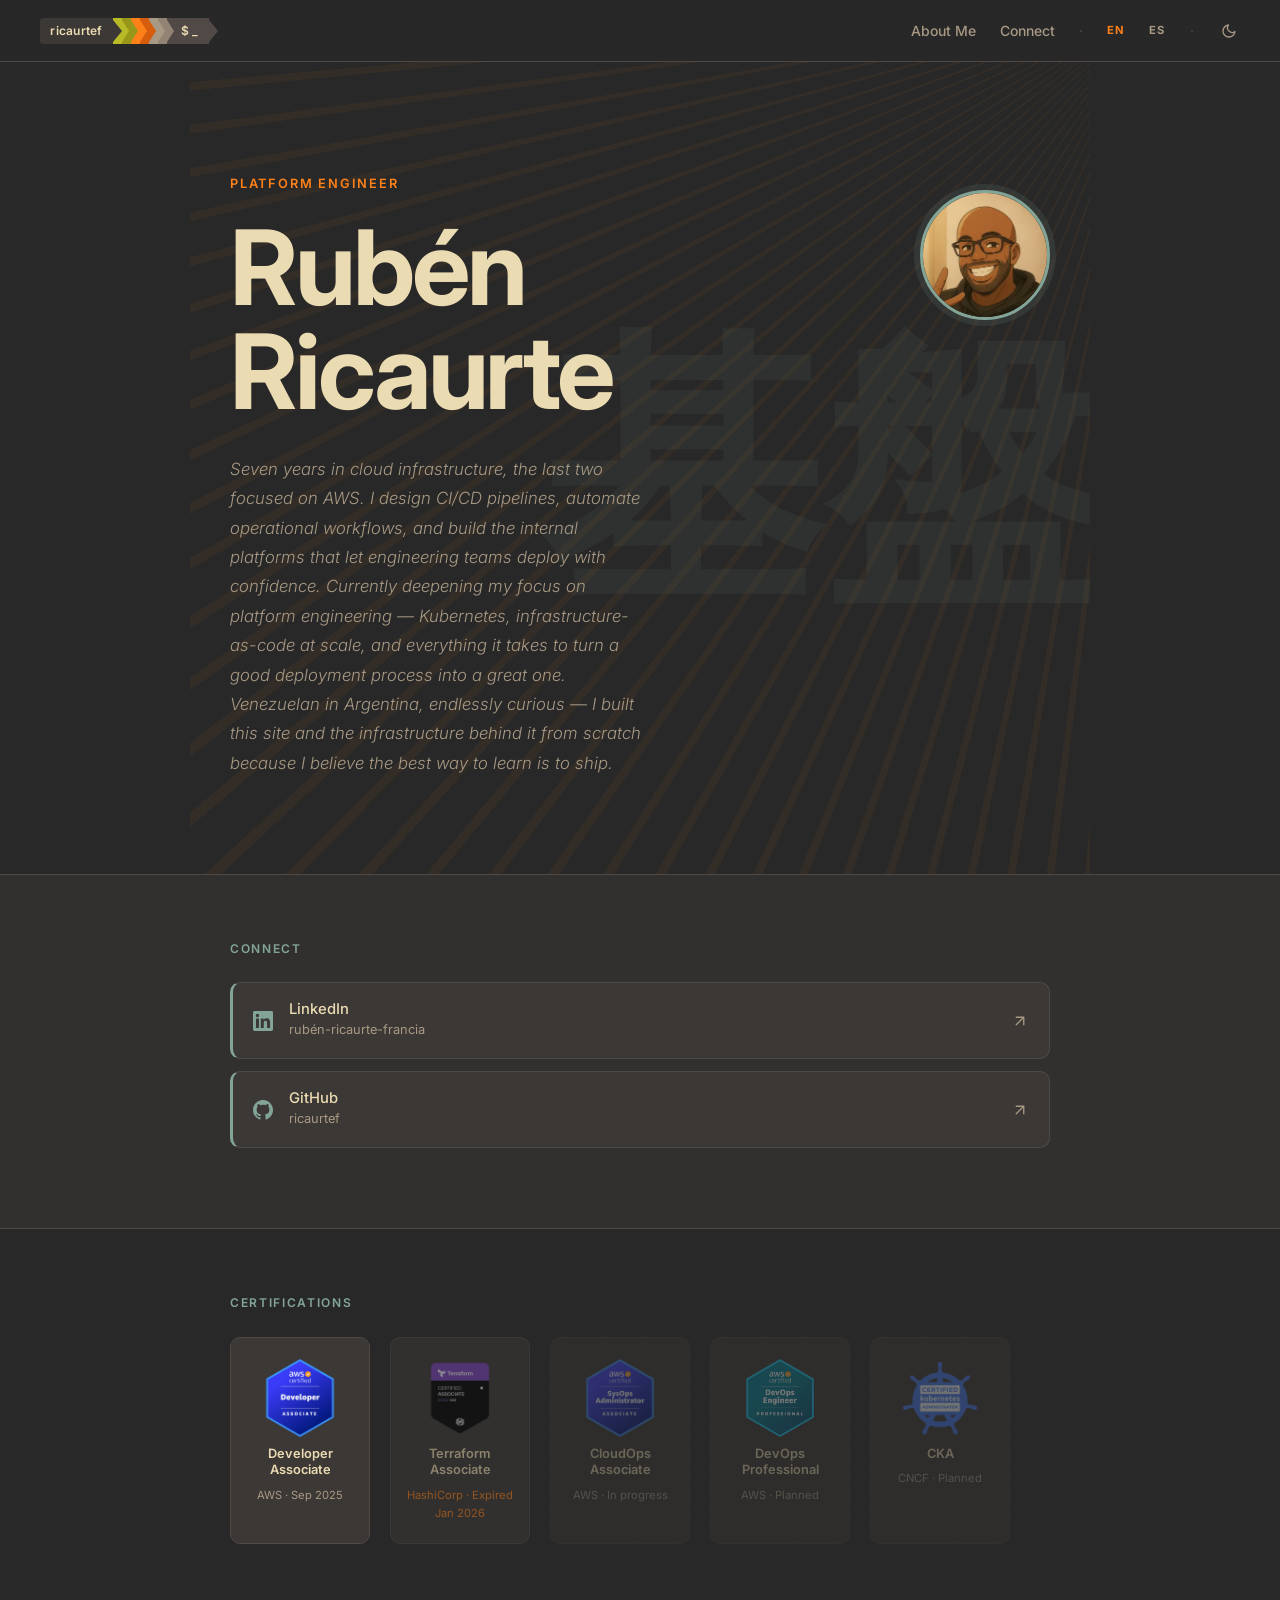
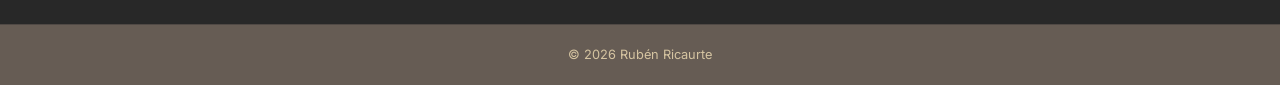
==== index.html @ ae4b7424 "feat: add Open Graph and Twitter Card meta tags Add social share preview meta tags to EN and ES page" ====
<!DOCTYPE html>
<html lang="en">
<head>
  <meta charset="UTF-8" />
  <meta name="viewport" content="width=device-width, initial-scale=1.0" />
  <title>Rubén Ricaurte — Platform Engineer</title>
  <meta name="description" content="Seven years in cloud infrastructure, the last two focused on AWS. I design CI/CD pipelines, automate operational workflows, and build internal platforms." />

  <!-- Open Graph -->
  <meta property="og:type" content="website" />
  <meta property="og:url" content="https://ricaurtef.com/" />
  <meta property="og:title" content="Rubén Ricaurte — Platform Engineer" />
  <meta property="og:description" content="Seven years in cloud infrastructure, the last two focused on AWS. I design CI/CD pipelines, automate operational workflows, and build internal platforms." />
  <meta property="og:image" content="https://ricaurtef.com/img/og.png" />

  <!-- Twitter Card -->
  <meta name="twitter:card" content="summary_large_image" />
  <meta name="twitter:title" content="Rubén Ricaurte — Platform Engineer" />
  <meta name="twitter:description" content="Seven years in cloud infrastructure, the last two focused on AWS. I design CI/CD pipelines, automate operational workflows, and build internal platforms." />
  <meta name="twitter:image" content="https://ricaurtef.com/img/og.png" />

  <link rel="icon" type="image/svg+xml" href="img/favicon.svg" />
  <link rel="preconnect" href="https://fonts.googleapis.com" />
  <link rel="preconnect" href="https://fonts.gstatic.com" crossorigin />
  <link href="https://fonts.googleapis.com/css2?family=Inter:ital,wght@0,300;0,400;0,500;0,600;0,700;1,300&display=swap" rel="stylesheet" />
  <link rel="stylesheet" href="style.css" />
  <script src="theme.js"></script>
</head>
<body>

  <header class="site-header">
    <a href="#" class="logo" aria-label="ricaurtef.com — back to top">
      <span class="logo-seg-1">ricaurtef</span>
      <span class="logo-pip pip-1"></span>
      <span class="logo-pip pip-2"></span>
      <span class="logo-pip pip-3"></span>
      <span class="logo-pip pip-4"></span>
      <span class="logo-pip pip-5"></span>
      <span class="logo-pip pip-6"></span>
      <span class="logo-seg-2">$&nbsp;<span class="logo-cursor">_</span></span>
    </a>
    <nav class="nav">
      <a class="nav-link" href="#about">About Me</a>
      <a class="nav-link" href="#connect">Connect</a>
      <span class="lang-sep" aria-hidden="true">·</span>
      <span class="lang-switch lang-active">EN</span>
      <a class="lang-switch" href="es/">ES</a>
      <span class="lang-sep" aria-hidden="true">·</span>
      <button class="theme-toggle" onclick="toggleTheme()" aria-label="Toggle theme">
        <svg class="icon-sun" viewBox="0 0 24 24" fill="none" stroke="currentColor" stroke-width="2" stroke-linecap="round" stroke-linejoin="round">
          <circle cx="12" cy="12" r="5"/><line x1="12" y1="1" x2="12" y2="3"/><line x1="12" y1="21" x2="12" y2="23"/><line x1="4.22" y1="4.22" x2="5.64" y2="5.64"/><line x1="18.36" y1="18.36" x2="19.78" y2="19.78"/><line x1="1" y1="12" x2="3" y2="12"/><line x1="21" y1="12" x2="23" y2="12"/><line x1="4.22" y1="19.78" x2="5.64" y2="18.36"/><line x1="18.36" y1="5.64" x2="19.78" y2="4.22"/>
        </svg>
        <svg class="icon-moon" viewBox="0 0 24 24" fill="none" stroke="currentColor" stroke-width="2" stroke-linecap="round" stroke-linejoin="round">
          <path d="M21 12.79A9 9 0 1 1 11.21 3 7 7 0 0 0 21 12.79z"/>
        </svg>
      </button>
    </nav>
  </header>

  <main>

    <!-- Hero -->
    <section class="hero" id="about">
      <p class="watermark" aria-hidden="true">基盤</p>
      <div class="hero-inner">
        <p class="eyebrow">Platform Engineer</p>
        <h1 class="hero-name">Rubén<br>Ricaurte</h1>
        <p class="hero-bio">
          Seven years in cloud infrastructure, the last two focused on AWS.
          I design CI/CD pipelines, automate operational workflows, and build
          the internal platforms that let engineering teams deploy with
          confidence. Currently deepening my focus on platform engineering —
          Kubernetes, infrastructure-as-code at scale, and everything it takes
          to turn a good deployment process into a great one.
        </p>
        <p class="hero-bio">
          Venezuelan in Argentina, endlessly curious — I built this site and
          the infrastructure behind it from scratch because I believe the best
          way to learn is to ship.
        </p>
      </div>
      <img class="hero-avatar" src="img/avatar.webp" alt="Rubén Ricaurte" />
    </section>

    <!-- Connect -->
    <section class="connect" id="connect">
      <div class="connect-inner">
        <h2 class="section-label">Connect</h2>
        <div class="link-row">

          <a
            class="link-card"
            href="https://linkedin.com/in/rubén-ricaurte-francia-0583b5127"
            target="_blank"
            rel="noopener noreferrer"
          >
            <svg class="link-icon" viewBox="0 0 24 24" aria-hidden="true">
              <path d="M20.447 20.452h-3.554v-5.569c0-1.328-.027-3.037-1.852-3.037-1.853 0-2.136 1.445-2.136 2.939v5.667H9.351V9h3.414v1.561h.046c.477-.9 1.637-1.85 3.37-1.85 3.601 0 4.267 2.37 4.267 5.455v6.286zM5.337 7.433a2.062 2.062 0 0 1-2.063-2.065 2.064 2.064 0 1 1 2.063 2.065zm1.782 13.019H3.555V9h3.564v11.452zM22.225 0H1.771C.792 0 0 .774 0 1.729v20.542C0 23.227.792 24 1.771 24h20.451C23.2 24 24 23.227 24 22.271V1.729C24 .774 23.2 0 22.222 0h.003z"/>
            </svg>
            <div>
              <p class="link-title">LinkedIn</p>
              <p class="link-sub">rubén-ricaurte-francia</p>
            </div>
            <svg class="arrow" viewBox="0 0 24 24" aria-hidden="true">
              <path d="M7 17L17 7M17 7H7M17 7v10" stroke="currentColor" stroke-width="1.75" stroke-linecap="round" stroke-linejoin="round" fill="none"/>
            </svg>
          </a>

          <a
            class="link-card"
            href="https://github.com/ricaurtef"
            target="_blank"
            rel="noopener noreferrer"
          >
            <svg class="link-icon" viewBox="0 0 24 24" aria-hidden="true">
              <path d="M12 0C5.374 0 0 5.373 0 12c0 5.302 3.438 9.8 8.207 11.387.599.111.793-.261.793-.577v-2.234c-3.338.726-4.033-1.416-4.033-1.416-.546-1.387-1.333-1.756-1.333-1.756-1.089-.745.083-.729.083-.729 1.205.084 1.839 1.237 1.839 1.237 1.07 1.834 2.807 1.304 3.492.997.107-.775.418-1.305.762-1.604-2.665-.305-5.467-1.334-5.467-5.931 0-1.311.469-2.381 1.236-3.221-.124-.303-.535-1.524.117-3.176 0 0 1.008-.322 3.301 1.23A11.509 11.509 0 0 1 12 5.803c1.02.005 2.047.138 3.006.404 2.291-1.552 3.297-1.23 3.297-1.23.653 1.653.242 2.874.118 3.176.77.84 1.235 1.911 1.235 3.221 0 4.609-2.807 5.624-5.479 5.921.43.372.823 1.102.823 2.222v3.293c0 .319.192.694.801.576C20.566 21.797 24 17.3 24 12c0-6.627-5.373-12-12-12z"/>
            </svg>
            <div>
              <p class="link-title">GitHub</p>
              <p class="link-sub">ricaurtef</p>
            </div>
            <svg class="arrow" viewBox="0 0 24 24" aria-hidden="true">
              <path d="M7 17L17 7M17 7H7M17 7v10" stroke="currentColor" stroke-width="1.75" stroke-linecap="round" stroke-linejoin="round" fill="none"/>
            </svg>
          </a>

        </div>
      </div>
    </section>

    <!-- Certifications -->
    <section class="certs">
      <div class="certs-inner">
        <h2 class="section-label">Certifications</h2>
        <div class="cert-grid">

          <a class="cert-card" href="https://www.credly.com/badges/abbc6a1b-775e-4097-94bd-52cd3ce60ea1/public_url" target="_blank" rel="noopener noreferrer">
            <img class="cert-badge" src="img/certs/aws-developer-associate.png" alt="AWS Certified Developer - Associate" />
            <p class="cert-name">Developer Associate</p>
            <p class="cert-meta">AWS · Sep 2025</p>
          </a>

          <a class="cert-card cert-expired" href="https://www.credly.com/badges/f9fcb62a-25ec-466d-aac7-0596a54402bb/public_url" target="_blank" rel="noopener noreferrer">
            <img class="cert-badge" src="img/certs/terraform-associate.png" alt="HashiCorp Certified: Terraform Associate (003)" />
            <p class="cert-name">Terraform Associate</p>
            <p class="cert-meta">HashiCorp · Expired Jan 2026</p>
          </a>

          <div class="cert-card cert-soon">
            <img class="cert-badge" src="img/certs/aws-cloudops-associate.png" alt="AWS Certified Cloud Operations Engineer - Associate" />
            <p class="cert-name">CloudOps Associate</p>
            <p class="cert-meta">AWS · In progress</p>
          </div>

          <div class="cert-card cert-soon">
            <img class="cert-badge" src="img/certs/aws-devops-professional.png" alt="AWS Certified DevOps Engineer - Professional" />
            <p class="cert-name">DevOps Professional</p>
            <p class="cert-meta">AWS · Planned</p>
          </div>

          <div class="cert-card cert-soon">
            <img class="cert-badge" src="img/certs/cka.png" alt="CKA: Certified Kubernetes Administrator" />
            <p class="cert-name">CKA</p>
            <p class="cert-meta">CNCF · Planned</p>
          </div>

        </div>
      </div>
    </section>

  </main>

  <footer class="site-footer">
    <span>&copy; 2026 Rubén Ricaurte</span>
  </footer>

</body>
</html>
---- style.css ----
*, *::before, *::after {
  box-sizing: border-box;
  margin: 0;
  padding: 0;
}

/* ── Theme Variables ────────────────────────── */

:root {
  /* Default: Gruvbox Dark */
  --bg:           #282828;
  --surface:      #3c3836;
  --border:       #504945;
  --text:         #ebdbb2;
  --muted:        #a89984;
  --teal:         #83a598;
  --orange:       #fe8019;
  --connect-bg:   #32302f;
  --connect-bdr:  #504945;
  --header-bg:    rgba(40, 40, 40, 0.9);
  --speed-line:   rgba(254, 128, 25, 0.05);
  --watermark:    rgba(131, 165, 152, 0.07);
  --avatar-shadow: rgba(131, 165, 152, 0.12);
  --card-glow-1:  rgba(254, 128, 25, 0.22);
  --card-glow-2:  rgba(254, 128, 25, 0.14);
  --footer-bg:    #665c54;
  --footer-text:  #d5c4a1;
}

[data-theme="light"] {
  --bg:           #fbf1c7;
  --surface:      #f9f5d7;
  --border:       #d5c4a1;
  --text:         #3c3836;
  --muted:        #7c6f64;
  --teal:         #458588;
  --orange:       #d65d0e;
  --connect-bg:   #ebdbb2;
  --connect-bdr:  #d5c4a1;
  --header-bg:    rgba(251, 241, 199, 0.88);
  --speed-line:   rgba(69, 133, 136, 0.055);
  --watermark:    rgba(214, 93, 14, 0.07);
  --avatar-shadow: rgba(69, 133, 136, 0.12);
  --card-glow-1:  rgba(214, 93, 14, 0.2);
  --card-glow-2:  rgba(214, 93, 14, 0.12);
  --footer-bg:    #ebdbb2;
  --footer-text:  #7c6f64;
}

html { scroll-behavior: smooth; }

body {
  font-family: 'Inter', system-ui, sans-serif;
  background-color: var(--bg);
  color: var(--text);
  line-height: 1.6;
  min-height: 100vh;
  display: flex;
  flex-direction: column;
}

/* ── Animations ──────────────────────────────── */

@keyframes fade-up {
  from { opacity: 0; transform: translateY(22px); }
  to   { opacity: 1; transform: translateY(0);    }
}

.eyebrow     { animation: fade-up 0.5s  ease both; animation-delay: 0.05s; }
.hero-name   { animation: fade-up 0.55s ease both; animation-delay: 0.15s; }
.hero-bio    { animation: fade-up 0.55s ease both; animation-delay: 0.28s; }
.hero-avatar { animation: fade-up 0.55s ease both; animation-delay: 0.35s; }

/* ── Header ─────────────────────────────────── */

.site-header {
  position: sticky;
  top: 0;
  z-index: 10;
  display: flex;
  align-items: center;
  justify-content: space-between;
  padding: 1.1rem 2.5rem;
  background: var(--header-bg);
  backdrop-filter: blur(12px);
  -webkit-backdrop-filter: blur(12px);
  border-bottom: 1px solid var(--border);
}

.logo {
  display: flex;
  align-items: stretch;
  text-decoration: none;
  transition: opacity 0.15s;
  flex-shrink: 0;
}

.logo:hover { opacity: 0.8; }

/* Stacking: earlier segments sit on top so their arrows cover the next pip */
.logo > :nth-child(1) { z-index: 10; }
.logo > :nth-child(2) { z-index:  9; }
.logo > :nth-child(3) { z-index:  8; }
.logo > :nth-child(4) { z-index:  7; }
.logo > :nth-child(5) { z-index:  6; }
.logo > :nth-child(6) { z-index:  5; }
.logo > :nth-child(7) { z-index:  4; }
.logo > :nth-child(8) { z-index:  3; }

.logo-seg-1,
.logo-seg-2 {
  display: flex;
  align-items: center;
  font-size: 0.75rem;
  font-weight: 600;
  letter-spacing: 0.02em;
  white-space: nowrap;
  position: relative;
}

.logo-seg-1 {
  background: #3c3836;
  color: #ebdbb2;
  padding: 0.22rem 0.65rem;
  border-radius: 3px 0 0 3px;
}

.logo-seg-1::after {
  content: '';
  position: absolute;
  right: -9px;
  top: 50%;
  transform: translateY(-50%);
  width: 0; height: 0;
  border-top: 11px solid transparent;
  border-bottom: 11px solid transparent;
  border-left: 9px solid #3c3836;
}

/* Powerline rainbow pips */
.logo-pip {
  width: 9px;
  position: relative;
}

.logo-pip::after {
  content: '';
  position: absolute;
  right: -7px;
  top: 50%;
  transform: translateY(-50%);
  width: 0; height: 0;
  border-top: 11px solid transparent;
  border-bottom: 11px solid transparent;
  border-left-width: 7px;
  border-left-style: solid;
}

.pip-1 { background: #b8bb26; } .pip-1::after { border-left-color: #b8bb26; }
.pip-2 { background: #98971a; } .pip-2::after { border-left-color: #98971a; }
.pip-3 { background: #fe8019; } .pip-3::after { border-left-color: #fe8019; }
.pip-4 { background: #d65d0e; } .pip-4::after { border-left-color: #d65d0e; }
.pip-5 { background: #a89984; } .pip-5::after { border-left-color: #a89984; }
.pip-6 { background: #928374; } .pip-6::after { border-left-color: #928374; }

.logo-seg-2 {
  background: #504945;
  color: #ebdbb2;
  padding: 0.22rem 0.65rem 0.22rem 0.85rem;
}

.logo-seg-2::after {
  content: '';
  position: absolute;
  right: -9px;
  top: 50%;
  transform: translateY(-50%);
  width: 0; height: 0;
  border-top: 11px solid transparent;
  border-bottom: 11px solid transparent;
  border-left: 9px solid #504945;
}

@keyframes blink {
  0%, 100% { opacity: 1; }
  50%       { opacity: 0; }
}

.logo-cursor { animation: blink 1.2s step-end infinite; }

.nav {
  display: flex;
  align-items: center;
  gap: 1.5rem;
}

.nav-link {
  font-size: 0.875rem;
  font-weight: 500;
  color: var(--muted);
  text-decoration: none;
  transition: color 0.15s;
}

.nav-link:hover { color: var(--teal); }

.lang-sep {
  color: var(--border);
  user-select: none;
  font-size: 0.875rem;
}

.lang-switch {
  font-size: 0.7rem;
  font-weight: 700;
  letter-spacing: 0.1em;
  text-transform: uppercase;
  text-decoration: none;
  color: var(--muted);
  transition: color 0.15s;
}

a.lang-switch:hover { color: var(--text); }

.lang-switch.lang-active {
  color: var(--orange);
  cursor: default;
}

/* ── Theme Toggle ────────────────────────────── */

.theme-toggle {
  background: none;
  border: none;
  cursor: pointer;
  padding: 0.2rem;
  color: var(--muted);
  transition: color 0.15s;
  display: flex;
  align-items: center;
}

.theme-toggle:hover { color: var(--orange); }

.theme-toggle svg {
  width: 16px;
  height: 16px;
}

/* Show moon in dark mode, sun in light mode */
.icon-sun  { display: none; }
.icon-moon { display: block; }

[data-theme="light"] .icon-sun  { display: block; }
[data-theme="light"] .icon-moon { display: none; }

/* ── Hero ────────────────────────────────────── */

.hero {
  position: relative;
  overflow: hidden;
  display: flex;
  align-items: flex-start;
  justify-content: space-between;
  gap: 2rem;
  max-width: 900px;
  margin: 0 auto;
  padding: 7rem 2.5rem 6rem;
  width: 100%;
}

.hero::before {
  content: '';
  position: absolute;
  inset: 0;
  background: repeating-conic-gradient(
    from 0deg at 108% -8%,
    transparent 0deg 2deg,
    var(--speed-line) 2deg 2.5deg
  );
  pointer-events: none;
  z-index: 0;
}

.watermark {
  position: absolute;
  right: -0.05em;
  top: 50%;
  transform: translateY(-50%);
  font-size: clamp(9rem, 22vw, 18rem);
  font-weight: 700;
  line-height: 1;
  color: var(--watermark);
  pointer-events: none;
  user-select: none;
  z-index: 0;
}

.hero-inner {
  flex: 1;
  position: relative;
  z-index: 1;
}

.eyebrow {
  font-size: 0.8rem;
  font-weight: 600;
  letter-spacing: 0.14em;
  text-transform: uppercase;
  color: var(--orange);
  margin-bottom: 1.25rem;
}

.hero-name {
  font-size: clamp(3.5rem, 9vw, 6.5rem);
  font-weight: 700;
  line-height: 1.0;
  letter-spacing: -0.03em;
  color: var(--text);
  margin-bottom: 2rem;
}

.hero-bio {
  font-size: 1.05rem;
  font-weight: 300;
  font-style: italic;
  color: var(--muted);
  max-width: 42ch;
  line-height: 1.75;
}

.hero-avatar {
  flex-shrink: 0;
  position: relative;
  z-index: 1;
  width: 130px;
  height: 130px;
  border-radius: 50%;
  object-fit: cover;
  object-position: center 15%;
  border: 3px solid var(--teal);
  margin-top: 1rem;
  box-shadow: 0 0 0 6px var(--avatar-shadow);
}

/* ── Connect ─────────────────────────────────── */

.connect {
  background-color: var(--connect-bg);
  border-top: 1px solid var(--connect-bdr);
}

.connect-inner {
  max-width: 900px;
  margin: 0 auto;
  padding: 4rem 2.5rem 5rem;
  width: 100%;
}

.section-label {
  font-size: 0.75rem;
  font-weight: 600;
  letter-spacing: 0.14em;
  text-transform: uppercase;
  color: var(--teal);
  margin-bottom: 1.5rem;
}

.link-row {
  display: flex;
  flex-direction: column;
  gap: 0.75rem;
}

.link-card {
  display: flex;
  align-items: center;
  gap: 1rem;
  padding: 1.1rem 1.25rem;
  background: var(--surface);
  border: 1px solid var(--border);
  border-left: 3px solid var(--teal);
  border-radius: 10px;
  text-decoration: none;
  color: var(--text);
  transition: border-left-color 0.2s, box-shadow 0.2s, transform 0.15s;
}

.link-card:hover {
  border-left-color: var(--orange);
  box-shadow: 0 4px 28px var(--card-glow-1), 0 1px 6px var(--card-glow-2);
  transform: translateY(-2px);
}

.link-icon {
  width: 20px;
  height: 20px;
  fill: currentColor;
  flex-shrink: 0;
  color: var(--teal);
  transition: color 0.2s;
}

.link-card:hover .link-icon { color: var(--orange); }

.link-title {
  font-size: 0.925rem;
  font-weight: 500;
  line-height: 1.2;
}

.link-sub {
  font-size: 0.8rem;
  color: var(--muted);
  margin-top: 0.1rem;
}

.arrow {
  width: 18px;
  height: 18px;
  color: var(--muted);
  margin-left: auto;
  flex-shrink: 0;
  transition: color 0.2s, transform 0.15s;
}

.link-card:hover .arrow {
  color: var(--orange);
  transform: translate(2px, -2px);
}

/* ── Certifications ─────────────────────────── */

.certs {
  border-top: 1px solid var(--connect-bdr);
}

.certs-inner {
  max-width: 900px;
  margin: 0 auto;
  padding: 4rem 2.5rem 5rem;
  width: 100%;
}

.cert-grid {
  display: flex;
  flex-wrap: wrap;
  gap: 1.25rem;
}

.cert-card {
  display: flex;
  flex-direction: column;
  align-items: center;
  gap: 0.5rem;
  padding: 1.25rem 1rem;
  background: var(--surface);
  border: 1px solid var(--border);
  border-radius: 10px;
  text-decoration: none;
  color: var(--text);
  width: 140px;
  transition: border-color 0.2s, box-shadow 0.2s, transform 0.15s;
}

a.cert-card:hover {
  border-color: var(--teal);
  box-shadow: 0 4px 28px var(--card-glow-1), 0 1px 6px var(--card-glow-2);
  transform: translateY(-2px);
}

.cert-badge {
  width: 80px;
  height: 80px;
  object-fit: contain;
}

.cert-name {
  font-size: 0.8rem;
  font-weight: 600;
  text-align: center;
  line-height: 1.3;
}

.cert-meta {
  font-size: 0.7rem;
  color: var(--muted);
  text-align: center;
}

.cert-expired {
  opacity: 0.5;
}

.cert-expired .cert-meta {
  color: var(--orange);
}

.cert-soon {
  opacity: 0.35;
  border-style: dashed;
  cursor: default;
}

/* ── Footer ──────────────────────────────────── */

.site-footer {
  background-color: var(--footer-bg);
  border-top: 1px solid var(--connect-bdr);
  padding: 1.25rem 2.5rem;
  font-size: 0.8rem;
  color: var(--footer-text);
  text-align: center;
}

/* ── Responsive ──────────────────────────────── */

@media (max-width: 600px) {
  .site-header {
    padding: 1rem 1.25rem;
  }

  .nav { gap: 0.75rem; }

  .nav-link { display: none; }

  .hero {
    flex-direction: column-reverse;
    padding: 4rem 1.25rem 3rem;
    gap: 1.5rem;
  }

  .hero-avatar {
    width: 90px;
    height: 90px;
    margin-top: 0;
  }

  .connect-inner { padding: 3rem 1.25rem 4rem; }
  .certs-inner   { padding: 3rem 1.25rem 4rem; }

  .cert-grid {
    justify-content: center;
  }

  .site-footer   { padding: 1rem 1.25rem; }
}
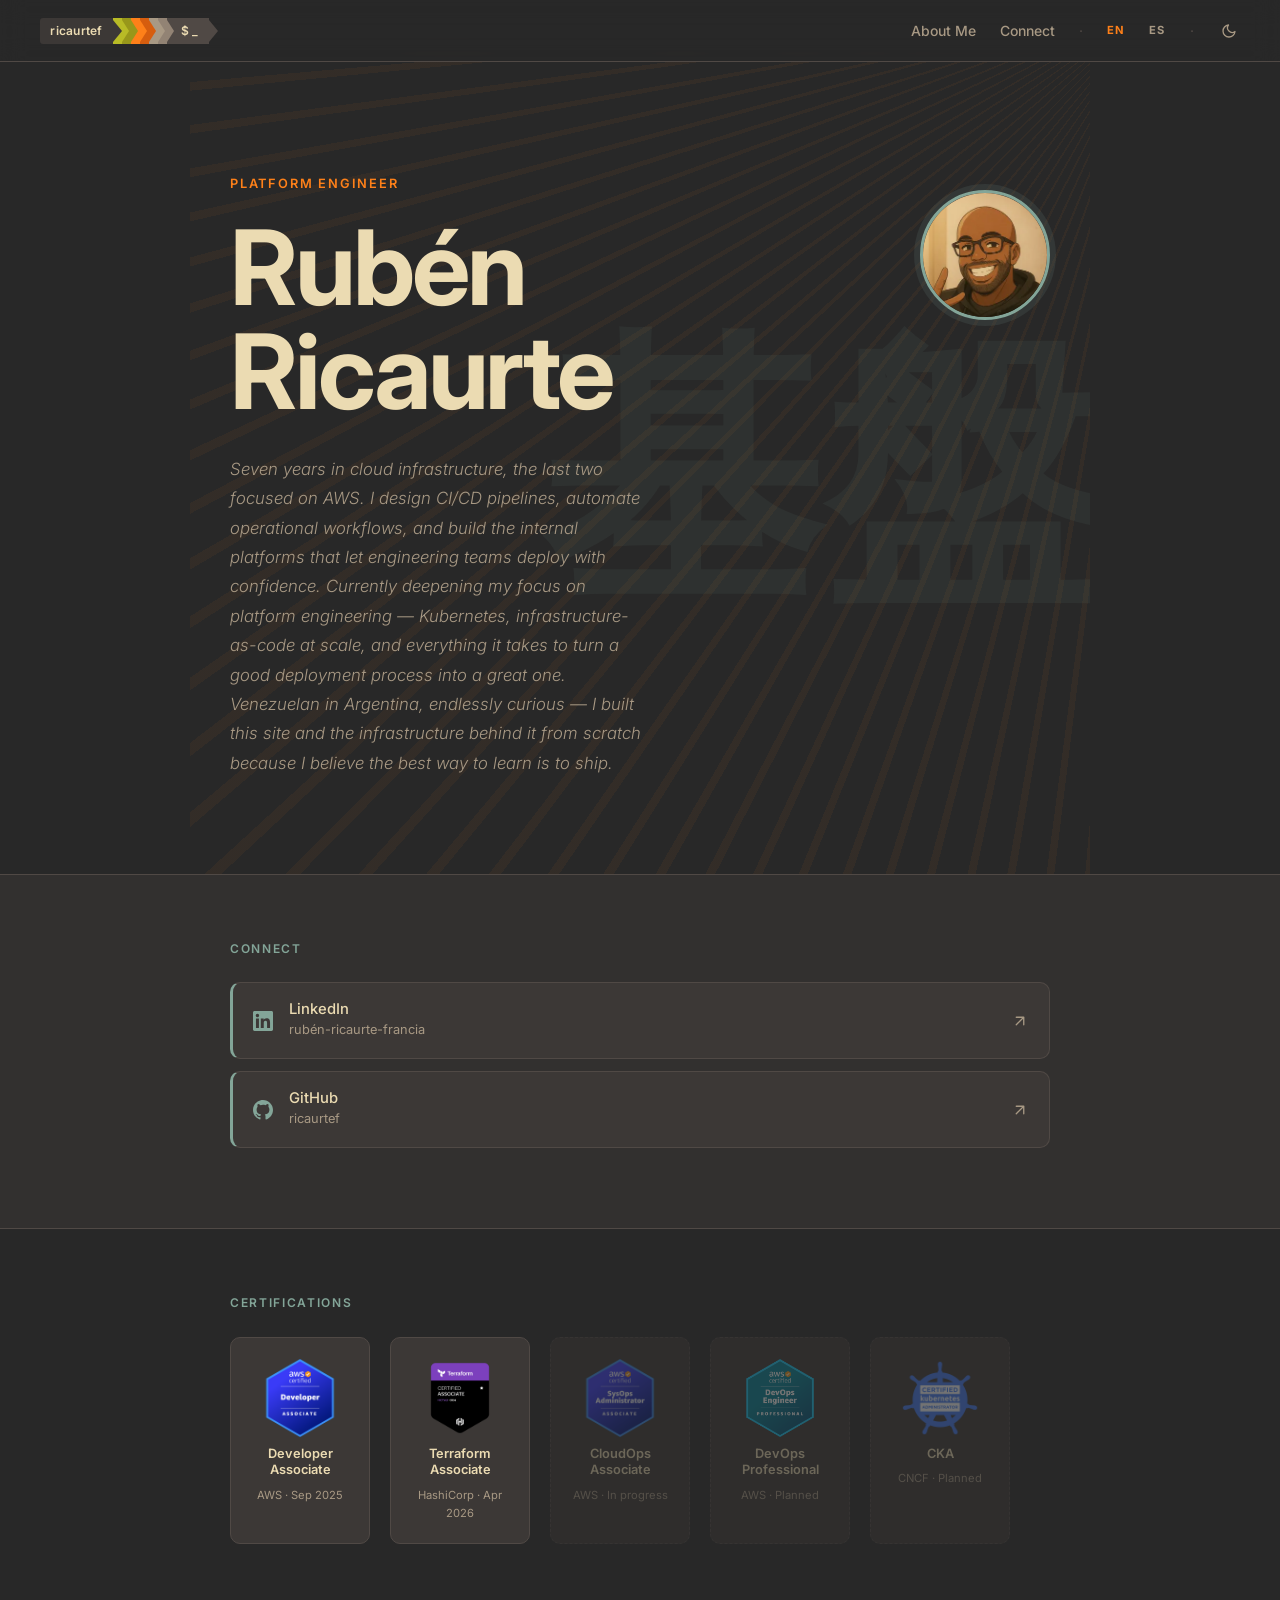
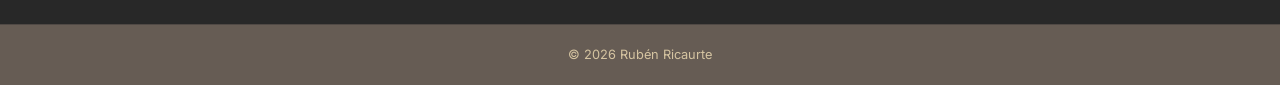
==== commit 74a61d50: "feat: replace expired Terraform Associate (003) with new (004) certification Earned the renewed Hash" ====
--- a/index.html
+++ b/index.html
@@ -11,13 +11,13 @@
   <meta property="og:url" content="https://ricaurtef.com/" />
   <meta property="og:title" content="Rubén Ricaurte — Platform Engineer" />
   <meta property="og:description" content="Seven years in cloud infrastructure, the last two focused on AWS. I design CI/CD pipelines, automate operational workflows, and build internal platforms." />
-  <meta property="og:image" content="https://ricaurtef.com/img/og.png" />
+  <meta property="og:image" content="https://ricaurtef.com/img/og.jpg" />
 
   <!-- Twitter Card -->
   <meta name="twitter:card" content="summary_large_image" />
   <meta name="twitter:title" content="Rubén Ricaurte — Platform Engineer" />
   <meta name="twitter:description" content="Seven years in cloud infrastructure, the last two focused on AWS. I design CI/CD pipelines, automate operational workflows, and build internal platforms." />
-  <meta name="twitter:image" content="https://ricaurtef.com/img/og.png" />
+  <meta name="twitter:image" content="https://ricaurtef.com/img/og.jpg" />
 
   <link rel="icon" type="image/svg+xml" href="img/favicon.svg" />
   <link rel="preconnect" href="https://fonts.googleapis.com" />
@@ -140,10 +140,10 @@
             <p class="cert-meta">AWS · Sep 2025</p>
           </a>
 
-          <a class="cert-card cert-expired" href="https://www.credly.com/badges/f9fcb62a-25ec-466d-aac7-0596a54402bb/public_url" target="_blank" rel="noopener noreferrer">
-            <img class="cert-badge" src="img/certs/terraform-associate.png" alt="HashiCorp Certified: Terraform Associate (003)" />
+          <a class="cert-card" href="https://www.credly.com/badges/6fa71384-4bfa-4c03-b66c-ac3dedd6403c/public_url" target="_blank" rel="noopener noreferrer">
+            <img class="cert-badge" src="img/certs/terraform-associate.png" alt="HashiCorp Certified: Terraform Associate (004)" />
             <p class="cert-name">Terraform Associate</p>
-            <p class="cert-meta">HashiCorp · Expired Jan 2026</p>
+            <p class="cert-meta">HashiCorp · Apr 2026</p>
           </a>
 
           <div class="cert-card cert-soon">
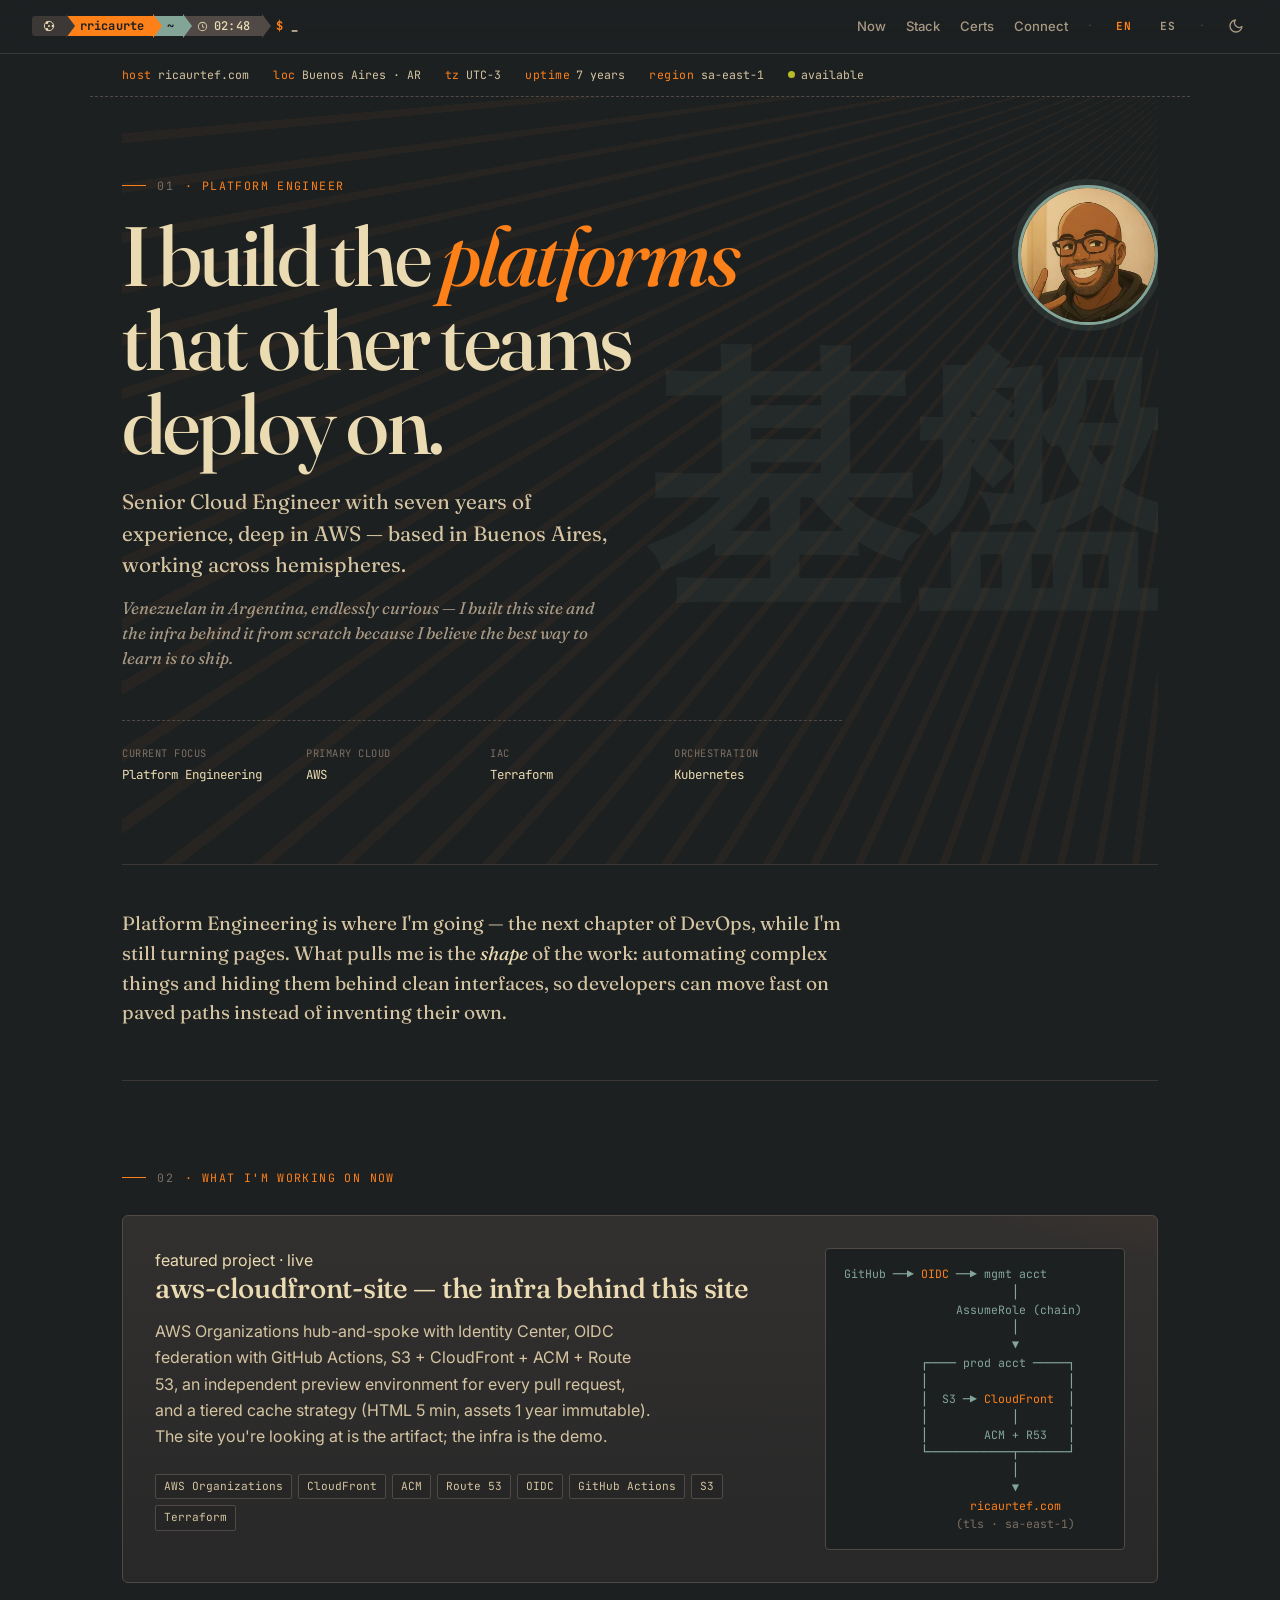
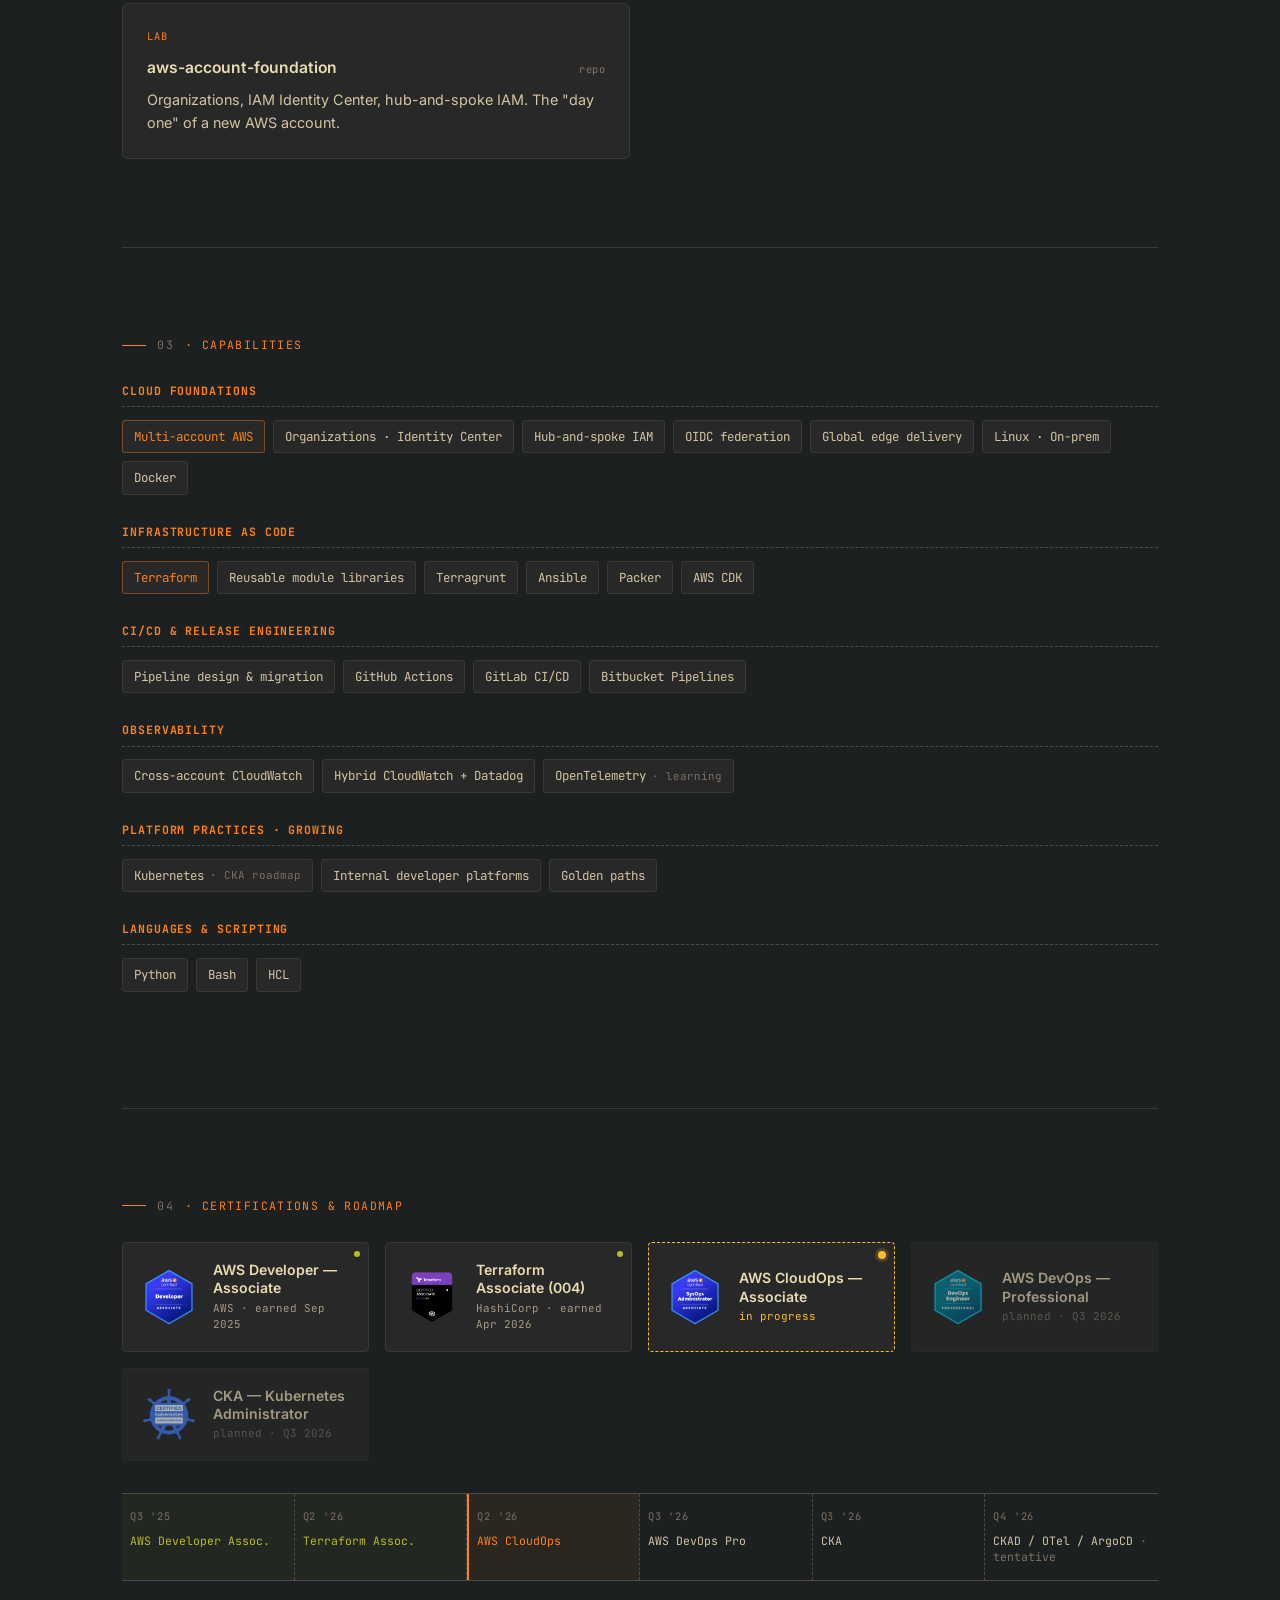
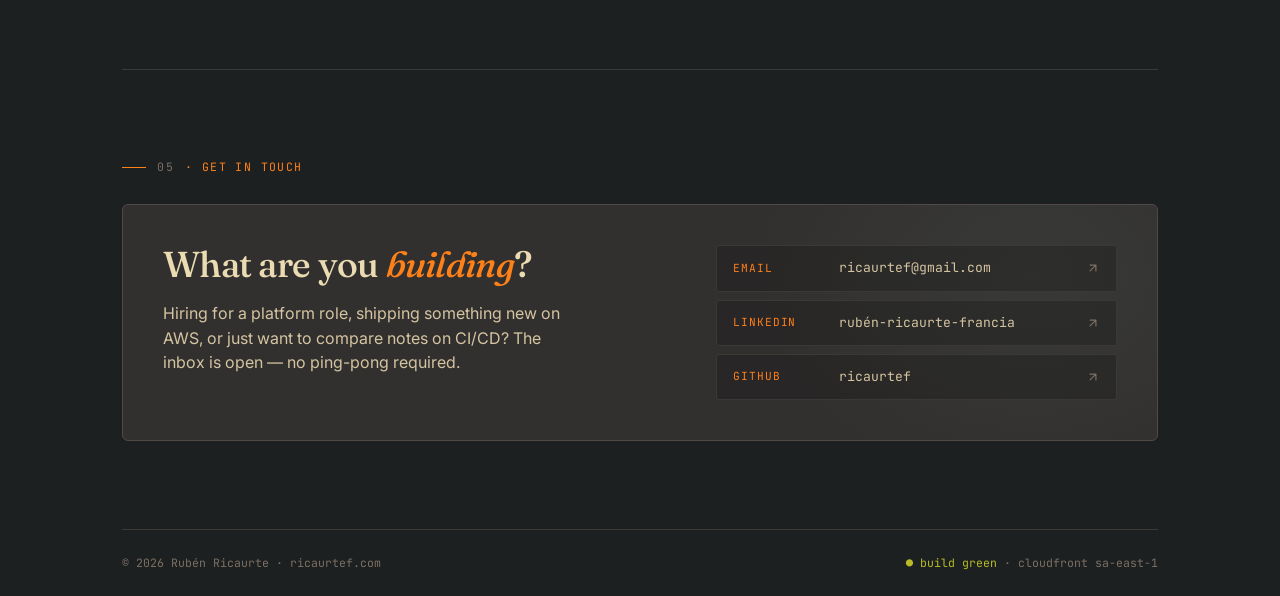
==== commit 916a622c: "feat: v2.0 redesign — Platform Engineering trajectory, editorial layout, tuned Gruvbox light Ports t" ====
--- a/index.html
+++ b/index.html
@@ -4,48 +4,66 @@
   <meta charset="UTF-8" />
   <meta name="viewport" content="width=device-width, initial-scale=1.0" />
   <title>Rubén Ricaurte — Platform Engineer</title>
-  <meta name="description" content="Seven years in cloud infrastructure, the last two focused on AWS. I design CI/CD pipelines, automate operational workflows, and build internal platforms." />
+  <meta name="description" content="Senior Cloud Engineer, seven years in AWS and heading toward Platform Engineering. The site you're on is the artifact; the infra behind it is the demo." />
+
+  <link rel="canonical" href="https://ricaurtef.com/" />
+  <link rel="alternate" hreflang="en" href="https://ricaurtef.com/" />
+  <link rel="alternate" hreflang="es" href="https://ricaurtef.com/es/" />
+  <link rel="alternate" hreflang="x-default" href="https://ricaurtef.com/" />
 
   <!-- Open Graph -->
   <meta property="og:type" content="website" />
   <meta property="og:url" content="https://ricaurtef.com/" />
   <meta property="og:title" content="Rubén Ricaurte — Platform Engineer" />
-  <meta property="og:description" content="Seven years in cloud infrastructure, the last two focused on AWS. I design CI/CD pipelines, automate operational workflows, and build internal platforms." />
+  <meta property="og:description" content="Senior Cloud Engineer, seven years in AWS and heading toward Platform Engineering. The site you're on is the artifact; the infra behind it is the demo." />
   <meta property="og:image" content="https://ricaurtef.com/img/og.jpg" />
 
   <!-- Twitter Card -->
   <meta name="twitter:card" content="summary_large_image" />
   <meta name="twitter:title" content="Rubén Ricaurte — Platform Engineer" />
-  <meta name="twitter:description" content="Seven years in cloud infrastructure, the last two focused on AWS. I design CI/CD pipelines, automate operational workflows, and build internal platforms." />
+  <meta name="twitter:description" content="Senior Cloud Engineer, seven years in AWS and heading toward Platform Engineering. The site you're on is the artifact; the infra behind it is the demo." />
   <meta name="twitter:image" content="https://ricaurtef.com/img/og.jpg" />
 
   <link rel="icon" type="image/svg+xml" href="img/favicon.svg" />
   <link rel="preconnect" href="https://fonts.googleapis.com" />
   <link rel="preconnect" href="https://fonts.gstatic.com" crossorigin />
-  <link href="https://fonts.googleapis.com/css2?family=Inter:ital,wght@0,300;0,400;0,500;0,600;0,700;1,300&display=swap" rel="stylesheet" />
+  <link href="https://fonts.googleapis.com/css2?family=Fraunces:ital,opsz,wght@0,9..144,500;0,9..144,600;1,9..144,500&family=Inter:wght@300;400;500;600;700&family=JetBrains+Mono:wght@400;500;600;700&display=swap" rel="stylesheet" />
   <link rel="stylesheet" href="style.css" />
   <script src="theme.js"></script>
 </head>
 <body>
 
-  <header class="site-header">
-    <a href="#" class="logo" aria-label="ricaurtef.com — back to top">
-      <span class="logo-seg-1">ricaurtef</span>
-      <span class="logo-pip pip-1"></span>
-      <span class="logo-pip pip-2"></span>
-      <span class="logo-pip pip-3"></span>
-      <span class="logo-pip pip-4"></span>
-      <span class="logo-pip pip-5"></span>
-      <span class="logo-pip pip-6"></span>
-      <span class="logo-seg-2">$&nbsp;<span class="logo-cursor">_</span></span>
+  <!-- ═══════════════════ HEADER ═══════════════════ -->
+  <header class="header">
+    <a href="#intro" class="prompt-logo" aria-label="ricaurtef.com — back to top">
+      <span class="seg s1" aria-hidden="true" title="Ubuntu">
+        <!-- Ubuntu circle-of-friends (cream on charcoal for legibility) -->
+        <svg viewBox="0 0 16 16" fill="none">
+          <circle cx="8"    cy="8"    r="6.2" stroke="#ebdbb2" stroke-width="1.3" fill="none"/>
+          <circle cx="13.2" cy="8"    r="1.7" fill="#ebdbb2"/>
+          <circle cx="5.4"  cy="3.5"  r="1.7" fill="#ebdbb2"/>
+          <circle cx="5.4"  cy="12.5" r="1.7" fill="#ebdbb2"/>
+          <circle cx="8"    cy="8"    r="1.3" fill="#ebdbb2"/>
+        </svg>
+      </span>
+      <span class="seg s2">rricaurte</span>
+      <span class="seg s3 hide-sm">~</span>
+      <span class="seg s4 hide-sm" id="clock-seg">
+        <svg viewBox="0 0 16 16" fill="none" stroke="currentColor" stroke-width="1.5" stroke-linecap="round"><circle cx="8" cy="8" r="6"/><path d="M8 5v3.2l2 1.3"/></svg>
+        <span id="clock-txt">--:--</span>
+      </span>
+      <span class="seg s5">$<span class="cursor">_</span></span>
     </a>
-    <nav class="nav">
-      <a class="nav-link" href="#about">About Me</a>
+
+    <nav class="nav" aria-label="Primary">
+      <a class="nav-link" href="#now">Now</a>
+      <a class="nav-link" href="#stack">Stack</a>
+      <a class="nav-link" href="#certs">Certs</a>
       <a class="nav-link" href="#connect">Connect</a>
-      <span class="lang-sep" aria-hidden="true">·</span>
-      <span class="lang-switch lang-active">EN</span>
+      <span class="sep" aria-hidden="true">·</span>
+      <span class="lang-switch active">EN</span>
       <a class="lang-switch" href="es/">ES</a>
-      <span class="lang-sep" aria-hidden="true">·</span>
+      <span class="sep" aria-hidden="true">·</span>
       <button class="theme-toggle" onclick="toggleTheme()" aria-label="Toggle theme">
         <svg class="icon-sun" viewBox="0 0 24 24" fill="none" stroke="currentColor" stroke-width="2" stroke-linecap="round" stroke-linejoin="round">
           <circle cx="12" cy="12" r="5"/><line x1="12" y1="1" x2="12" y2="3"/><line x1="12" y1="21" x2="12" y2="23"/><line x1="4.22" y1="4.22" x2="5.64" y2="5.64"/><line x1="18.36" y1="18.36" x2="19.78" y2="19.78"/><line x1="1" y1="12" x2="3" y2="12"/><line x1="21" y1="12" x2="23" y2="12"/><line x1="4.22" y1="19.78" x2="5.64" y2="18.36"/><line x1="18.36" y1="5.64" x2="19.78" y2="4.22"/>
@@ -57,122 +75,293 @@
     </nav>
   </header>
 
-  <main>
-
-    <!-- Hero -->
-    <section class="hero" id="about">
+  <!-- ═══════════════════ NEOFETCH STRIP ═══════════════════ -->
+  <div class="neofetch-strip" aria-label="status">
+    <span class="nf"><span class="k">host</span><span class="v">ricaurtef.com</span></span>
+    <span class="nf"><span class="k">loc</span><span class="v">Buenos Aires · AR</span></span>
+    <span class="nf"><span class="k">tz</span><span class="v">UTC−3</span></span>
+    <span class="nf"><span class="k">uptime</span><span class="v">7 years</span></span>
+    <span class="nf"><span class="k">region</span><span class="v">sa-east-1</span></span>
+    <span class="nf"><span class="pulse"></span><span class="v">available</span></span>
+  </div>
+
+  <div class="wrap">
+
+    <!-- ═══════════════════ HERO ═══════════════════ -->
+    <section class="hero" id="intro">
       <p class="watermark" aria-hidden="true">基盤</p>
       <div class="hero-inner">
-        <p class="eyebrow">Platform Engineer</p>
-        <h1 class="hero-name">Rubén<br>Ricaurte</h1>
-        <p class="hero-bio">
-          Seven years in cloud infrastructure, the last two focused on AWS.
-          I design CI/CD pipelines, automate operational workflows, and build
-          the internal platforms that let engineering teams deploy with
-          confidence. Currently deepening my focus on platform engineering —
-          Kubernetes, infrastructure-as-code at scale, and everything it takes
-          to turn a good deployment process into a great one.
-        </p>
-        <p class="hero-bio">
-          Venezuelan in Argentina, endlessly curious — I built this site and
-          the infrastructure behind it from scratch because I believe the best
-          way to learn is to ship.
-        </p>
-      </div>
-      <img class="hero-avatar" src="img/avatar.webp" alt="Rubén Ricaurte" />
-    </section>
-
-    <!-- Connect -->
-    <section class="connect" id="connect">
-      <div class="connect-inner">
-        <h2 class="section-label">Connect</h2>
-        <div class="link-row">
-
-          <a
-            class="link-card"
-            href="https://linkedin.com/in/rubén-ricaurte-francia-0583b5127"
-            target="_blank"
-            rel="noopener noreferrer"
-          >
-            <svg class="link-icon" viewBox="0 0 24 24" aria-hidden="true">
-              <path d="M20.447 20.452h-3.554v-5.569c0-1.328-.027-3.037-1.852-3.037-1.853 0-2.136 1.445-2.136 2.939v5.667H9.351V9h3.414v1.561h.046c.477-.9 1.637-1.85 3.37-1.85 3.601 0 4.267 2.37 4.267 5.455v6.286zM5.337 7.433a2.062 2.062 0 0 1-2.063-2.065 2.064 2.064 0 1 1 2.063 2.065zm1.782 13.019H3.555V9h3.564v11.452zM22.225 0H1.771C.792 0 0 .774 0 1.729v20.542C0 23.227.792 24 1.771 24h20.451C23.2 24 24 23.227 24 22.271V1.729C24 .774 23.2 0 22.222 0h.003z"/>
-            </svg>
-            <div>
-              <p class="link-title">LinkedIn</p>
-              <p class="link-sub">rubén-ricaurte-francia</p>
+        <div class="hero-intro">
+          <div class="eyebrow"><span class="num">01</span> · platform engineer</div>
+          <h1>I build the <em>platforms</em> that other teams deploy on.</h1>
+          <p class="lede">
+            Senior Cloud Engineer with seven years of experience, deep in AWS —
+            based in Buenos Aires, working across hemispheres.
+          </p>
+          <p class="lede">
+            Venezuelan in Argentina, endlessly curious — I built this site and
+            the infra behind it from scratch because I believe the best way to
+            learn is to ship.
+          </p>
+        </div>
+        <img class="hero-avatar" src="img/avatar.webp" alt="Rubén Ricaurte" />
+      </div>
+
+      <div class="hero-meta">
+        <div class="cell"><div class="k">Current focus</div><div class="v">Platform Engineering</div></div>
+        <div class="cell"><div class="k">Primary cloud</div><div class="v">AWS</div></div>
+        <div class="cell"><div class="k">IaC</div><div class="v">Terraform</div></div>
+        <div class="cell"><div class="k">Orchestration</div><div class="v">Kubernetes</div></div>
+      </div>
+    </section>
+
+    <!-- ═══════════════════ APPROACH ═══════════════════ -->
+    <aside class="approach" aria-label="approach">
+      <p>
+        Platform Engineering is where I'm going — the next chapter of DevOps,
+        while I'm still turning pages. What pulls me is the <em>shape</em> of the
+        work: automating complex things and hiding them behind clean interfaces,
+        so developers can move fast on paved paths instead of inventing their
+        own.
+      </p>
+    </aside>
+
+    <!-- ═══════════════════ NOW ═══════════════════ -->
+    <section id="now">
+      <div class="eyebrow"><span class="num">02</span> · what I'm working on now</div>
+
+      <div class="now-grid">
+
+        <div class="feature">
+          <div>
+            <div class="kicker">featured project · live</div>
+            <h3>aws-cloudfront-site — the infra behind this site</h3>
+            <p class="lede">
+              AWS Organizations hub-and-spoke with Identity Center, OIDC
+              federation with GitHub Actions, S3 + CloudFront + ACM + Route 53,
+              an independent preview environment for every pull request, and a
+              tiered cache strategy (HTML 5 min, assets 1 year immutable).
+              The site you're looking at is the artifact; the infra is the demo.
+            </p>
+            <div class="stack">
+              <span class="chip">AWS Organizations</span>
+              <span class="chip">CloudFront</span>
+              <span class="chip">ACM</span>
+              <span class="chip">Route 53</span>
+              <span class="chip">OIDC</span>
+              <span class="chip">GitHub Actions</span>
+              <span class="chip">S3</span>
+              <span class="chip">Terraform</span>
             </div>
-            <svg class="arrow" viewBox="0 0 24 24" aria-hidden="true">
-              <path d="M7 17L17 7M17 7H7M17 7v10" stroke="currentColor" stroke-width="1.75" stroke-linecap="round" stroke-linejoin="round" fill="none"/>
-            </svg>
+          </div>
+<pre class="ascii" aria-hidden="true">GitHub ──▶ <span class="hl">OIDC</span> ──▶ mgmt acct
+                        │
+                AssumeRole (chain)
+                        │
+                        ▼
+           ┌──── prod acct ─────┐
+           │                    │
+           │  S3 ─▶ <span class="hl">CloudFront</span>  │
+           │            │       │
+           │        ACM + R53   │
+           └────────────┬───────┘
+                        │
+                        ▼
+                  <span class="hl">ricaurtef.com</span>
+                <span class="dim">(tls · sa-east-1)</span></pre>
+        </div>
+
+        <a class="card half" href="https://github.com/ricaurtef/aws-account-foundation" target="_blank" rel="noopener noreferrer" style="text-decoration:none;">
+          <div class="kicker">lab</div>
+          <h3>aws-account-foundation <span class="meta">repo</span></h3>
+          <p>Organizations, IAM Identity Center, hub-and-spoke IAM. The "day one" of a new AWS account.</p>
+        </a>
+
+      </div>
+    </section>
+
+    <!-- ═══════════════════ STACK ═══════════════════ -->
+    <section id="stack">
+      <div class="eyebrow"><span class="num">03</span> · capabilities</div>
+
+      <div class="skill-group">
+        <h4>Cloud foundations</h4>
+        <div class="skill-row">
+          <span class="skill primary">Multi-account AWS</span>
+          <span class="skill">Organizations · Identity Center</span>
+          <span class="skill">Hub-and-spoke IAM</span>
+          <span class="skill">OIDC federation</span>
+          <span class="skill">Global edge delivery</span>
+          <span class="skill">Linux · On-prem</span>
+          <span class="skill">Docker</span>
+        </div>
+      </div>
+
+      <div class="skill-group">
+        <h4>Infrastructure as Code</h4>
+        <div class="skill-row">
+          <span class="skill primary">Terraform</span>
+          <span class="skill">Reusable module libraries</span>
+          <span class="skill">Terragrunt</span>
+          <span class="skill">Ansible</span>
+          <span class="skill">Packer</span>
+          <span class="skill">AWS CDK</span>
+        </div>
+      </div>
+
+      <div class="skill-group">
+        <h4>CI/CD &amp; release engineering</h4>
+        <div class="skill-row">
+          <span class="skill">Pipeline design &amp; migration</span>
+          <span class="skill">GitHub Actions</span>
+          <span class="skill">GitLab CI/CD</span>
+          <span class="skill">Bitbucket Pipelines</span>
+        </div>
+      </div>
+
+      <div class="skill-group">
+        <h4>Observability</h4>
+        <div class="skill-row">
+          <span class="skill">Cross-account CloudWatch</span>
+          <span class="skill">Hybrid CloudWatch + Datadog</span>
+          <span class="skill">OpenTelemetry <span class="lvl">· learning</span></span>
+        </div>
+      </div>
+
+      <div class="skill-group">
+        <h4>Platform practices <span class="lvl">· growing</span></h4>
+        <div class="skill-row">
+          <span class="skill">Kubernetes <span class="lvl">· CKA roadmap</span></span>
+          <span class="skill">Internal developer platforms</span>
+          <span class="skill">Golden paths</span>
+        </div>
+      </div>
+
+      <div class="skill-group">
+        <h4>Languages &amp; scripting</h4>
+        <div class="skill-row">
+          <span class="skill">Python</span>
+          <span class="skill">Bash</span>
+          <span class="skill">HCL</span>
+        </div>
+      </div>
+    </section>
+
+    <!-- ═══════════════════ CERTS ═══════════════════ -->
+    <section id="certs">
+      <div class="eyebrow"><span class="num">04</span> · certifications &amp; roadmap</div>
+
+      <div class="cert-shelf">
+        <a class="cert status-earned" href="https://www.credly.com/badges/abbc6a1b-775e-4097-94bd-52cd3ce60ea1/public_url" target="_blank" rel="noopener noreferrer">
+          <span class="corner" aria-hidden="true"></span>
+          <img src="img/certs/aws-developer-associate.png" alt="AWS Certified Developer — Associate">
+          <div>
+            <div class="name">AWS Developer — Associate</div>
+            <div class="meta">AWS · earned Sep 2025</div>
+          </div>
+        </a>
+        <a class="cert status-earned" href="https://www.credly.com/badges/6fa71384-4bfa-4c03-b66c-ac3dedd6403c/public_url" target="_blank" rel="noopener noreferrer">
+          <span class="corner" aria-hidden="true"></span>
+          <img src="img/certs/terraform-associate.png" alt="HashiCorp Certified: Terraform Associate (004)">
+          <div>
+            <div class="name">Terraform Associate (004)</div>
+            <div class="meta">HashiCorp · earned Apr 2026</div>
+          </div>
+        </a>
+        <div class="cert status-progress">
+          <span class="corner" aria-hidden="true"></span>
+          <img src="img/certs/aws-cloudops-associate.png" alt="AWS Certified Cloud Operations Engineer — Associate">
+          <div>
+            <div class="name">AWS CloudOps — Associate</div>
+            <div class="meta">in progress</div>
+          </div>
+        </div>
+        <div class="cert status-planned">
+          <img src="img/certs/aws-devops-professional.png" alt="AWS Certified DevOps Engineer — Professional">
+          <div>
+            <div class="name">AWS DevOps — Professional</div>
+            <div class="meta">planned · Q3 2026</div>
+          </div>
+        </div>
+        <div class="cert status-planned">
+          <img src="img/certs/cka.png" alt="CKA: Certified Kubernetes Administrator">
+          <div>
+            <div class="name">CKA — Kubernetes Administrator</div>
+            <div class="meta">planned · Q3 2026</div>
+          </div>
+        </div>
+      </div>
+
+      <div class="roadmap">
+        <div class="roadmap-track">
+          <div class="roadmap-cell done"><div class="q">Q3 '25</div><div class="item">AWS Developer Assoc.</div></div>
+          <div class="roadmap-cell done"><div class="q">Q2 '26</div><div class="item">Terraform Assoc.</div></div>
+          <div class="roadmap-cell now"><div class="q">Q2 '26</div><div class="item">AWS CloudOps</div></div>
+          <div class="roadmap-cell"><div class="q">Q3 '26</div><div class="item">AWS DevOps Pro</div></div>
+          <div class="roadmap-cell"><div class="q">Q3 '26</div><div class="item">CKA</div></div>
+          <div class="roadmap-cell"><div class="q">Q4 '26</div><div class="item">CKAD / OTel / ArgoCD <span class="tentative">· tentative</span></div></div>
+        </div>
+      </div>
+    </section>
+
+    <!-- ═══════════════════ CONNECT ═══════════════════ -->
+    <section id="connect">
+      <div class="eyebrow"><span class="num">05</span> · get in touch</div>
+
+      <div class="connect-cta">
+        <div>
+          <h2>What are you <em>building</em>?</h2>
+          <p>
+            Hiring for a platform role, shipping something new on AWS, or just
+            want to compare notes on CI/CD? The inbox is open — no ping-pong
+            required.
+          </p>
+        </div>
+        <div class="contact-list">
+          <a class="contact-row" href="mailto:ricaurtef@gmail.com">
+            <span class="k">email</span>
+            <span class="v">ricaurtef@gmail.com</span>
+            <svg viewBox="0 0 24 24" fill="none" stroke="currentColor" stroke-width="2"><path d="M7 17L17 7M17 7H7M17 7v10" stroke-linecap="round" stroke-linejoin="round"/></svg>
           </a>
-
-          <a
-            class="link-card"
-            href="https://github.com/ricaurtef"
-            target="_blank"
-            rel="noopener noreferrer"
-          >
-            <svg class="link-icon" viewBox="0 0 24 24" aria-hidden="true">
-              <path d="M12 0C5.374 0 0 5.373 0 12c0 5.302 3.438 9.8 8.207 11.387.599.111.793-.261.793-.577v-2.234c-3.338.726-4.033-1.416-4.033-1.416-.546-1.387-1.333-1.756-1.333-1.756-1.089-.745.083-.729.083-.729 1.205.084 1.839 1.237 1.839 1.237 1.07 1.834 2.807 1.304 3.492.997.107-.775.418-1.305.762-1.604-2.665-.305-5.467-1.334-5.467-5.931 0-1.311.469-2.381 1.236-3.221-.124-.303-.535-1.524.117-3.176 0 0 1.008-.322 3.301 1.23A11.509 11.509 0 0 1 12 5.803c1.02.005 2.047.138 3.006.404 2.291-1.552 3.297-1.23 3.297-1.23.653 1.653.242 2.874.118 3.176.77.84 1.235 1.911 1.235 3.221 0 4.609-2.807 5.624-5.479 5.921.43.372.823 1.102.823 2.222v3.293c0 .319.192.694.801.576C20.566 21.797 24 17.3 24 12c0-6.627-5.373-12-12-12z"/>
-            </svg>
-            <div>
-              <p class="link-title">GitHub</p>
-              <p class="link-sub">ricaurtef</p>
-            </div>
-            <svg class="arrow" viewBox="0 0 24 24" aria-hidden="true">
-              <path d="M7 17L17 7M17 7H7M17 7v10" stroke="currentColor" stroke-width="1.75" stroke-linecap="round" stroke-linejoin="round" fill="none"/>
-            </svg>
+          <a class="contact-row" href="https://linkedin.com/in/rubén-ricaurte-francia-0583b5127" target="_blank" rel="noopener noreferrer">
+            <span class="k">linkedin</span>
+            <span class="v">rubén-ricaurte-francia</span>
+            <svg viewBox="0 0 24 24" fill="none" stroke="currentColor" stroke-width="2"><path d="M7 17L17 7M17 7H7M17 7v10" stroke-linecap="round" stroke-linejoin="round"/></svg>
           </a>
-
-        </div>
-      </div>
-    </section>
-
-    <!-- Certifications -->
-    <section class="certs">
-      <div class="certs-inner">
-        <h2 class="section-label">Certifications</h2>
-        <div class="cert-grid">
-
-          <a class="cert-card" href="https://www.credly.com/badges/abbc6a1b-775e-4097-94bd-52cd3ce60ea1/public_url" target="_blank" rel="noopener noreferrer">
-            <img class="cert-badge" src="img/certs/aws-developer-associate.png" alt="AWS Certified Developer - Associate" />
-            <p class="cert-name">Developer Associate</p>
-            <p class="cert-meta">AWS · Sep 2025</p>
+          <a class="contact-row" href="https://github.com/ricaurtef" target="_blank" rel="noopener noreferrer">
+            <span class="k">github</span>
+            <span class="v">ricaurtef</span>
+            <svg viewBox="0 0 24 24" fill="none" stroke="currentColor" stroke-width="2"><path d="M7 17L17 7M17 7H7M17 7v10" stroke-linecap="round" stroke-linejoin="round"/></svg>
           </a>
-
-          <a class="cert-card" href="https://www.credly.com/badges/6fa71384-4bfa-4c03-b66c-ac3dedd6403c/public_url" target="_blank" rel="noopener noreferrer">
-            <img class="cert-badge" src="img/certs/terraform-associate.png" alt="HashiCorp Certified: Terraform Associate (004)" />
-            <p class="cert-name">Terraform Associate</p>
-            <p class="cert-meta">HashiCorp · Apr 2026</p>
-          </a>
-
-          <div class="cert-card cert-soon">
-            <img class="cert-badge" src="img/certs/aws-cloudops-associate.png" alt="AWS Certified Cloud Operations Engineer - Associate" />
-            <p class="cert-name">CloudOps Associate</p>
-            <p class="cert-meta">AWS · In progress</p>
-          </div>
-
-          <div class="cert-card cert-soon">
-            <img class="cert-badge" src="img/certs/aws-devops-professional.png" alt="AWS Certified DevOps Engineer - Professional" />
-            <p class="cert-name">DevOps Professional</p>
-            <p class="cert-meta">AWS · Planned</p>
-          </div>
-
-          <div class="cert-card cert-soon">
-            <img class="cert-badge" src="img/certs/cka.png" alt="CKA: Certified Kubernetes Administrator" />
-            <p class="cert-name">CKA</p>
-            <p class="cert-meta">CNCF · Planned</p>
-          </div>
-
-        </div>
-      </div>
-    </section>
-
-  </main>
-
-  <footer class="site-footer">
-    <span>&copy; 2026 Rubén Ricaurte</span>
+        </div>
+      </div>
+    </section>
+
+  </div>
+
+  <!-- ═══════════════════ FOOT ═══════════════════ -->
+  <footer class="foot">
+    <div class="trail">&copy; 2026 Rubén Ricaurte · ricaurtef.com</div>
+    <div class="build">
+      <span class="ok">● build green</span>
+      <span>·</span>
+      <span>cloudfront sa-east-1</span>
+    </div>
   </footer>
+
+  <script>
+    (function () {
+      function updateClock() {
+        var d  = new Date();
+        var hh = String(d.getHours()).padStart(2, '0');
+        var mm = String(d.getMinutes()).padStart(2, '0');
+        var el = document.getElementById('clock-txt');
+        if (el) el.textContent = hh + ':' + mm;
+      }
+      updateClock();
+      setInterval(updateClock, 30000);
+    })();
+  </script>
 
 </body>
 </html>
--- a/style.css
+++ b/style.css
@@ -1,278 +1,270 @@
-*, *::before, *::after {
-  box-sizing: border-box;
-  margin: 0;
-  padding: 0;
-}
-
-/* ── Theme Variables ────────────────────────── */
-
 :root {
-  /* Default: Gruvbox Dark */
-  --bg:           #282828;
-  --surface:      #3c3836;
-  --border:       #504945;
-  --text:         #ebdbb2;
-  --muted:        #a89984;
-  --teal:         #83a598;
-  --orange:       #fe8019;
-  --connect-bg:   #32302f;
-  --connect-bdr:  #504945;
-  --header-bg:    rgba(40, 40, 40, 0.9);
-  --speed-line:   rgba(254, 128, 25, 0.05);
-  --watermark:    rgba(131, 165, 152, 0.07);
-  --avatar-shadow: rgba(131, 165, 152, 0.12);
-  --card-glow-1:  rgba(254, 128, 25, 0.22);
-  --card-glow-2:  rgba(254, 128, 25, 0.14);
-  --footer-bg:    #665c54;
-  --footer-text:  #d5c4a1;
-}
-
-[data-theme="light"] {
-  --bg:           #fbf1c7;
-  --surface:      #f9f5d7;
-  --border:       #d5c4a1;
-  --text:         #3c3836;
-  --muted:        #7c6f64;
-  --teal:         #458588;
-  --orange:       #d65d0e;
-  --connect-bg:   #ebdbb2;
-  --connect-bdr:  #d5c4a1;
-  --header-bg:    rgba(251, 241, 199, 0.88);
-  --speed-line:   rgba(69, 133, 136, 0.055);
-  --watermark:    rgba(214, 93, 14, 0.07);
-  --avatar-shadow: rgba(69, 133, 136, 0.12);
-  --card-glow-1:  rgba(214, 93, 14, 0.2);
-  --card-glow-2:  rgba(214, 93, 14, 0.12);
-  --footer-bg:    #ebdbb2;
-  --footer-text:  #7c6f64;
-}
-
+  /* Gruvbox dark */
+  --bg:         #1d2021;
+  --surface:    #282828;
+  --surface-2:  #32302f;
+  --border:     #3c3836;
+  --border-2:   #504945;
+  --text:       #ebdbb2;
+  --text-soft:  #d5c4a1;
+  --muted:      #a89984;
+  --dim:        #7c6f64;
+  --teal:       #83a598;
+  --orange:     #fe8019;
+  --green:      #b8bb26;
+  --yellow:     #fabd2f;
+  --red:        #fb4934;
+  --watermark:  rgba(131, 165, 152, 0.07);
+  --speed-line: rgba(254, 128, 25, 0.045);
+  --header-bg:  rgba(29, 32, 33, 0.88);
+
+  --mono:  'JetBrains Mono', ui-monospace, SFMono-Regular, Menlo, monospace;
+  --sans:  'Inter', system-ui, -apple-system, sans-serif;
+  --serif: 'Fraunces', 'Iowan Old Style', Georgia, serif;
+}
+
+html[data-theme="light"] {
+  --bg:         #fdf6e3;
+  --surface:    #fffcee;
+  --surface-2:  #fbf1c7;
+  --border:     #d5c4a1;
+  --border-2:   #bdae93;
+  --text:       #3c3836;
+  --text-soft:  #504945;
+  --muted:      #7c6f64;
+  --dim:        #928374;
+  --teal:       #458588;
+  --orange:     #d65d0e;
+  --green:      #98971a;
+  --yellow:     #d79921;
+  --red:        #cc241d;
+  --watermark:  rgba(214, 93, 14, 0.10);
+  --speed-line: rgba(214, 93, 14, 0.08);
+  --header-bg:  rgba(253, 246, 227, 0.88);
+}
+
+html[data-theme="light"] .roadmap-cell.now { background: rgba(214, 93, 14, 0.12); }
+html[data-theme="light"] .roadmap-cell.done { background: rgba(152, 151, 26, 0.08); }
+
+*, *::before, *::after { box-sizing: border-box; margin: 0; padding: 0; }
 html { scroll-behavior: smooth; }
-
 body {
-  font-family: 'Inter', system-ui, sans-serif;
-  background-color: var(--bg);
-  color: var(--text);
-  line-height: 1.6;
-  min-height: 100vh;
-  display: flex;
-  flex-direction: column;
-}
-
-/* ── Animations ──────────────────────────────── */
-
-@keyframes fade-up {
-  from { opacity: 0; transform: translateY(22px); }
-  to   { opacity: 1; transform: translateY(0);    }
-}
-
-.eyebrow     { animation: fade-up 0.5s  ease both; animation-delay: 0.05s; }
-.hero-name   { animation: fade-up 0.55s ease both; animation-delay: 0.15s; }
-.hero-bio    { animation: fade-up 0.55s ease both; animation-delay: 0.28s; }
-.hero-avatar { animation: fade-up 0.55s ease both; animation-delay: 0.35s; }
-
-/* ── Header ─────────────────────────────────── */
-
-.site-header {
-  position: sticky;
-  top: 0;
-  z-index: 10;
-  display: flex;
-  align-items: center;
-  justify-content: space-between;
-  padding: 1.1rem 2.5rem;
+  font-family: var(--sans);
+  background: var(--bg);
+  color: var(--text);
+  line-height: 1.55;
+  -webkit-font-smoothing: antialiased;
+  text-rendering: optimizeLegibility;
+}
+a { color: inherit; }
+
+/* ═══════════════════ HEADER ═══════════════════ */
+.header {
+  position: sticky; top: 0; z-index: 20;
+  display: flex; align-items: center; justify-content: space-between;
+  gap: 1rem;
+  padding: 0.9rem 2rem;
   background: var(--header-bg);
   backdrop-filter: blur(12px);
   -webkit-backdrop-filter: blur(12px);
   border-bottom: 1px solid var(--border);
-}
-
-.logo {
-  display: flex;
+  flex-wrap: wrap;
+}
+
+/* Powerline prompt — single compact line */
+.prompt-logo {
+  font-family: var(--mono);
+  font-size: 0.75rem;
+  font-weight: 600;
+  display: inline-flex;
   align-items: stretch;
   text-decoration: none;
-  transition: opacity 0.15s;
+  line-height: 1;
   flex-shrink: 0;
-}
-
-.logo:hover { opacity: 0.8; }
-
-/* Stacking: earlier segments sit on top so their arrows cover the next pip */
-.logo > :nth-child(1) { z-index: 10; }
-.logo > :nth-child(2) { z-index:  9; }
-.logo > :nth-child(3) { z-index:  8; }
-.logo > :nth-child(4) { z-index:  7; }
-.logo > :nth-child(5) { z-index:  6; }
-.logo > :nth-child(6) { z-index:  5; }
-.logo > :nth-child(7) { z-index:  4; }
-.logo > :nth-child(8) { z-index:  3; }
-
-.logo-seg-1,
-.logo-seg-2 {
-  display: flex;
-  align-items: center;
-  font-size: 0.75rem;
-  font-weight: 600;
-  letter-spacing: 0.02em;
+  width: fit-content;
+}
+.prompt-logo .seg {
+  padding: 4px 9px;
+  display: inline-flex; align-items: center; gap: 6px;
+  position: relative;
   white-space: nowrap;
-  position: relative;
-}
-
-.logo-seg-1 {
-  background: #3c3836;
-  color: #ebdbb2;
-  padding: 0.22rem 0.65rem;
-  border-radius: 3px 0 0 3px;
-}
-
-.logo-seg-1::after {
-  content: '';
-  position: absolute;
-  right: -9px;
-  top: 50%;
+  letter-spacing: 0.01em;
+}
+.prompt-logo .seg::after {
+  content: ''; position: absolute; right: -9px; top: 50%;
   transform: translateY(-50%);
   width: 0; height: 0;
-  border-top: 11px solid transparent;
-  border-bottom: 11px solid transparent;
-  border-left: 9px solid #3c3836;
-}
-
-/* Powerline rainbow pips */
-.logo-pip {
-  width: 9px;
-  position: relative;
-}
-
-.logo-pip::after {
-  content: '';
-  position: absolute;
-  right: -7px;
-  top: 50%;
-  transform: translateY(-50%);
-  width: 0; height: 0;
-  border-top: 11px solid transparent;
-  border-bottom: 11px solid transparent;
-  border-left-width: 7px;
-  border-left-style: solid;
-}
-
-.pip-1 { background: #b8bb26; } .pip-1::after { border-left-color: #b8bb26; }
-.pip-2 { background: #98971a; } .pip-2::after { border-left-color: #98971a; }
-.pip-3 { background: #fe8019; } .pip-3::after { border-left-color: #fe8019; }
-.pip-4 { background: #d65d0e; } .pip-4::after { border-left-color: #d65d0e; }
-.pip-5 { background: #a89984; } .pip-5::after { border-left-color: #a89984; }
-.pip-6 { background: #928374; } .pip-6::after { border-left-color: #928374; }
-
-.logo-seg-2 {
-  background: #504945;
-  color: #ebdbb2;
-  padding: 0.22rem 0.65rem 0.22rem 0.85rem;
-}
-
-.logo-seg-2::after {
-  content: '';
-  position: absolute;
-  right: -9px;
-  top: 50%;
-  transform: translateY(-50%);
-  width: 0; height: 0;
-  border-top: 11px solid transparent;
-  border-bottom: 11px solid transparent;
-  border-left: 9px solid #504945;
-}
-
-@keyframes blink {
-  0%, 100% { opacity: 1; }
-  50%       { opacity: 0; }
-}
-
-.logo-cursor { animation: blink 1.2s step-end infinite; }
-
+  border-top: 12px solid transparent;
+  border-bottom: 12px solid transparent;
+  border-left-width: 9px; border-left-style: solid;
+  z-index: 1;
+}
+.prompt-logo .s1 {
+  background: #3c3836; color: #ebdbb2;
+  border-radius: 3px 0 0 3px;
+  padding-left: 11px; padding-right: 11px;
+}
+.prompt-logo .s1::after { border-left-color: #3c3836; }
+.prompt-logo .s1 svg { width: 12px; height: 12px; fill: currentColor; }
+.prompt-logo .s2 {
+  background: var(--orange); color: #1d2021;
+  padding-left: 14px; font-weight: 700;
+}
+.prompt-logo .s2::after { border-left-color: var(--orange); }
+.prompt-logo .s3 {
+  background: var(--teal); color: #1d2021;
+  padding-left: 14px; font-weight: 700;
+}
+.prompt-logo .s3::after { border-left-color: var(--teal); }
+.prompt-logo .s4 {
+  background: #504945; color: #ebdbb2;
+  padding-left: 14px; padding-right: 12px;
+  font-weight: 500;
+}
+.prompt-logo .s4::after { border-left-color: #504945; }
+.prompt-logo .s4 svg { width: 11px; height: 11px; opacity: 0.8; }
+.prompt-logo .s5 {
+  background: transparent;
+  color: var(--orange);
+  padding-left: 14px; padding-right: 4px;
+  font-weight: 700;
+}
+.prompt-logo .s5::after { border: none; }
+.prompt-logo .cursor {
+  color: var(--text);
+  animation: blink 1.1s step-end infinite;
+  margin-left: 2px;
+}
+@keyframes blink { 50% { opacity: 0; } }
+
+/* Nav on the right */
 .nav {
-  display: flex;
-  align-items: center;
-  gap: 1.5rem;
-}
-
-.nav-link {
-  font-size: 0.875rem;
-  font-weight: 500;
+  display: flex; align-items: center; gap: 1.25rem;
+  flex-wrap: wrap;
+  font-family: var(--sans);
+}
+.nav a.nav-link {
+  font-size: 0.82rem; font-weight: 500;
   color: var(--muted);
   text-decoration: none;
   transition: color 0.15s;
 }
-
-.nav-link:hover { color: var(--teal); }
-
-.lang-sep {
-  color: var(--border);
-  user-select: none;
-  font-size: 0.875rem;
-}
+.nav a.nav-link:hover { color: var(--teal); }
+
+.nav .sep { color: var(--border-2); user-select: none; font-size: 0.8rem; }
 
 .lang-switch {
+  font-family: var(--mono);
   font-size: 0.7rem;
   font-weight: 700;
-  letter-spacing: 0.1em;
-  text-transform: uppercase;
+  letter-spacing: 0.08em;
   text-decoration: none;
   color: var(--muted);
   transition: color 0.15s;
-}
-
+  padding: 2px 4px;
+}
 a.lang-switch:hover { color: var(--text); }
-
-.lang-switch.lang-active {
+.lang-switch.active { color: var(--orange); cursor: default; }
+
+.theme-toggle {
+  background: none; border: none; cursor: pointer;
+  padding: 4px; color: var(--muted);
+  display: inline-flex; align-items: center;
+  transition: color 0.15s;
+}
+.theme-toggle:hover { color: var(--orange); }
+.theme-toggle svg { width: 16px; height: 16px; }
+.icon-sun { display: none; }
+html[data-theme="light"] .icon-sun  { display: block; }
+html[data-theme="light"] .icon-moon { display: none; }
+
+/* ═══════════════════ LAYOUT ═══════════════════ */
+.wrap {
+  max-width: 1100px;
+  margin: 0 auto;
+  padding: 0 2rem;
+}
+
+section {
+  padding: 5.5rem 0;
+  border-bottom: 1px solid var(--border);
+  position: relative;
+}
+
+.approach {
+  padding: 2.75rem 0 3.25rem;
+  border-bottom: 1px solid var(--border);
+}
+.approach p {
+  font-family: var(--serif);
+  font-size: 1.2rem;
+  font-weight: 400;
+  line-height: 1.55;
+  color: var(--text-soft);
+  max-width: 62ch;
+  margin: 0;
+}
+.approach em {
+  font-style: italic;
+  color: var(--text);
+}
+@media (max-width: 600px) {
+  .approach { padding: 2rem 0 2.5rem; }
+  .approach p { font-size: 1.05rem; }
+}
+
+.eyebrow {
+  font-family: var(--mono);
+  font-size: 0.72rem;
+  letter-spacing: 0.12em;
+  text-transform: uppercase;
   color: var(--orange);
-  cursor: default;
-}
-
-/* ── Theme Toggle ────────────────────────────── */
-
-.theme-toggle {
-  background: none;
-  border: none;
-  cursor: pointer;
-  padding: 0.2rem;
+  display: flex; align-items: center;
+  gap: 0.7rem;
+  margin-bottom: 1.75rem;
+}
+.eyebrow::before { content: ''; width: 24px; height: 1px; background: var(--orange); }
+.eyebrow .num { color: var(--dim); }
+
+/* ═══════════════════ NEOFETCH STRIP ═══════════════════ */
+.neofetch-strip {
+  display: flex;
+  gap: 1.5rem;
+  flex-wrap: wrap;
+  padding: 0.75rem 2rem;
+  border-bottom: 1px dashed var(--border-2);
+  font-family: var(--mono);
+  font-size: 0.72rem;
   color: var(--muted);
-  transition: color 0.15s;
-  display: flex;
-  align-items: center;
-}
-
-.theme-toggle:hover { color: var(--orange); }
-
-.theme-toggle svg {
-  width: 16px;
-  height: 16px;
-}
-
-/* Show moon in dark mode, sun in light mode */
-.icon-sun  { display: none; }
-.icon-moon { display: block; }
-
-[data-theme="light"] .icon-sun  { display: block; }
-[data-theme="light"] .icon-moon { display: none; }
-
-/* ── Hero ────────────────────────────────────── */
-
+  max-width: 1100px;
+  margin: 0 auto;
+}
+.neofetch-strip .nf {
+  display: inline-flex; align-items: center; gap: 0.4rem;
+}
+.neofetch-strip .k { color: var(--orange); letter-spacing: 0.04em; }
+.neofetch-strip .v { color: var(--text-soft); }
+.neofetch-strip .pulse {
+  display: inline-block; width: 7px; height: 7px;
+  background: var(--green); border-radius: 50%;
+  box-shadow: 0 0 0 0 rgba(184, 187, 38, 0.7);
+  animation: pulse 2s infinite;
+}
+@keyframes pulse {
+  0%   { box-shadow: 0 0 0 0 rgba(184, 187, 38, 0.6); }
+  70%  { box-shadow: 0 0 0 10px rgba(184, 187, 38, 0); }
+  100% { box-shadow: 0 0 0 0 rgba(184, 187, 38, 0); }
+}
+
+/* ═══════════════════ HERO ═══════════════════ */
 .hero {
   position: relative;
   overflow: hidden;
-  display: flex;
-  align-items: flex-start;
-  justify-content: space-between;
-  gap: 2rem;
-  max-width: 900px;
-  margin: 0 auto;
-  padding: 7rem 2.5rem 6rem;
-  width: 100%;
-}
-
+  padding: 5rem 0;
+}
 .hero::before {
   content: '';
-  position: absolute;
-  inset: 0;
+  position: absolute; inset: 0;
   background: repeating-conic-gradient(
     from 0deg at 108% -8%,
     transparent 0deg 2deg,
@@ -281,267 +273,415 @@
   pointer-events: none;
   z-index: 0;
 }
-
 .watermark {
   position: absolute;
   right: -0.05em;
   top: 50%;
   transform: translateY(-50%);
-  font-size: clamp(9rem, 22vw, 18rem);
+  font-size: clamp(8rem, 22vw, 17rem);
   font-weight: 700;
   line-height: 1;
   color: var(--watermark);
   pointer-events: none;
   user-select: none;
   z-index: 0;
-}
-
+  letter-spacing: -0.03em;
+}
 .hero-inner {
-  flex: 1;
-  position: relative;
-  z-index: 1;
-}
-
-.eyebrow {
-  font-size: 0.8rem;
-  font-weight: 600;
-  letter-spacing: 0.14em;
-  text-transform: uppercase;
+  position: relative; z-index: 1;
+  display: grid;
+  grid-template-columns: 1fr 140px;
+  gap: 3rem;
+  align-items: start;
+}
+.hero-intro .eyebrow { margin-bottom: 1.25rem; }
+
+.hero h1 {
+  font-family: var(--serif);
+  font-size: clamp(2.5rem, 7vw, 5.25rem);
+  font-weight: 500;
+  line-height: 1;
+  letter-spacing: -0.03em;
+  color: var(--text);
+  margin-bottom: 1.25rem;
+  max-width: 13ch;
+}
+.hero h1 em {
+  font-style: italic;
+  font-weight: 500;
   color: var(--orange);
-  margin-bottom: 1.25rem;
-}
-
-.hero-name {
-  font-size: clamp(3.5rem, 9vw, 6.5rem);
-  font-weight: 700;
-  line-height: 1.0;
-  letter-spacing: -0.03em;
-  color: var(--text);
-  margin-bottom: 2rem;
-}
-
-.hero-bio {
+}
+.hero .lede {
+  font-family: var(--serif);
+  font-size: 1.3rem;
+  font-weight: 400;
+  line-height: 1.5;
+  color: var(--text-soft);
+  max-width: 40ch;
+  margin-bottom: 1rem;
+}
+.hero .lede + .lede {
   font-size: 1.05rem;
-  font-weight: 300;
   font-style: italic;
   color: var(--muted);
-  max-width: 42ch;
-  line-height: 1.75;
+  max-width: 44ch;
 }
 
 .hero-avatar {
-  flex-shrink: 0;
-  position: relative;
-  z-index: 1;
-  width: 130px;
-  height: 130px;
+  width: 140px; height: 140px;
   border-radius: 50%;
   object-fit: cover;
   object-position: center 15%;
   border: 3px solid var(--teal);
-  margin-top: 1rem;
-  box-shadow: 0 0 0 6px var(--avatar-shadow);
-}
-
-/* ── Connect ─────────────────────────────────── */
-
-.connect {
-  background-color: var(--connect-bg);
-  border-top: 1px solid var(--connect-bdr);
-}
-
-.connect-inner {
-  max-width: 900px;
-  margin: 0 auto;
-  padding: 4rem 2.5rem 5rem;
-  width: 100%;
-}
-
-.section-label {
-  font-size: 0.75rem;
-  font-weight: 600;
-  letter-spacing: 0.14em;
-  text-transform: uppercase;
-  color: var(--teal);
-  margin-bottom: 1.5rem;
-}
-
-.link-row {
-  display: flex;
-  flex-direction: column;
-  gap: 0.75rem;
-}
-
-.link-card {
-  display: flex;
-  align-items: center;
+  box-shadow: 0 0 0 6px rgba(131, 165, 152, 0.12);
+  margin-top: 0.5rem;
+}
+
+.hero-meta {
+  display: grid;
+  grid-template-columns: repeat(4, minmax(0, 1fr));
   gap: 1rem;
-  padding: 1.1rem 1.25rem;
+  max-width: 720px;
+  border-top: 1px dashed var(--border-2);
+  padding-top: 1.5rem;
+  margin-top: 2rem;
+  position: relative; z-index: 1;
+}
+.hero-meta .cell { font-family: var(--mono); font-size: 0.78rem; }
+.hero-meta .k { color: var(--dim); margin-bottom: 4px; letter-spacing: 0.05em; text-transform: uppercase; font-size: 0.65rem; }
+.hero-meta .v { color: var(--text); }
+
+/* ═══════════════════ NOW / WORK ═══════════════════ */
+.now-grid {
+  display: grid;
+  grid-template-columns: repeat(12, 1fr);
+  gap: 1.25rem;
+}
+
+.card {
   background: var(--surface);
   border: 1px solid var(--border);
-  border-left: 3px solid var(--teal);
-  border-radius: 10px;
-  text-decoration: none;
-  color: var(--text);
-  transition: border-left-color 0.2s, box-shadow 0.2s, transform 0.15s;
-}
-
-.link-card:hover {
-  border-left-color: var(--orange);
-  box-shadow: 0 4px 28px var(--card-glow-1), 0 1px 6px var(--card-glow-2);
-  transform: translateY(-2px);
-}
-
-.link-icon {
-  width: 20px;
-  height: 20px;
-  fill: currentColor;
-  flex-shrink: 0;
+  border-radius: 6px;
+  padding: 1.5rem;
+  transition: border-color 0.2s, transform 0.2s;
+}
+.card:hover { border-color: var(--border-2); transform: translateY(-1px); }
+.card h3 {
+  font-family: var(--sans);
+  font-size: 0.98rem; font-weight: 600;
+  color: var(--text);
+  margin-bottom: 0.5rem;
+  display: flex; justify-content: space-between; align-items: baseline; gap: 0.5rem;
+}
+.card h3 .meta {
+  font-family: var(--mono); font-size: 0.65rem;
+  color: var(--dim); font-weight: 500; letter-spacing: 0.04em;
+}
+.card p {
+  font-size: 0.9rem;
+  color: var(--text-soft);
+  line-height: 1.6;
+}
+.card .kicker {
+  font-family: var(--mono); font-size: 0.65rem;
+  color: var(--orange); letter-spacing: 0.1em; text-transform: uppercase;
+  margin-bottom: 0.75rem;
+}
+.card.third { grid-column: span 4; }
+.card.half  { grid-column: span 6; }
+
+/* feature card */
+.feature {
+  grid-column: span 12;
+  background: linear-gradient(180deg, var(--surface-2), var(--surface));
+  border: 1px solid var(--border-2);
+  border-radius: 6px;
+  padding: 2rem;
+  display: grid;
+  grid-template-columns: 1fr 300px;
+  gap: 2rem;
+  position: relative;
+  overflow: hidden;
+}
+.feature::before {
+  content: ''; position: absolute; inset: 0;
+  background: radial-gradient(600px 200px at 110% -20%, rgba(254, 128, 25, 0.1), transparent 60%);
+  pointer-events: none;
+}
+.feature h3 {
+  font-family: var(--serif);
+  font-size: 1.75rem;
+  line-height: 1.1;
+  font-weight: 500;
+  letter-spacing: -0.01em;
+  margin-bottom: 0.9rem;
+  color: var(--text);
+}
+.feature .lede {
+  font-size: 1rem;
+  color: var(--text-soft);
+  max-width: 50ch;
+  margin-bottom: 1.5rem;
+  line-height: 1.65;
+}
+.feature .stack { display: flex; flex-wrap: wrap; gap: 6px; }
+.feature .chip {
+  font-family: var(--mono); font-size: 0.7rem;
+  padding: 3px 8px;
+  border: 1px solid var(--border-2);
+  border-radius: 2px;
+  color: var(--text-soft);
+  background: rgba(0, 0, 0, 0.1);
+}
+html[data-theme="light"] .feature .chip { background: rgba(0, 0, 0, 0.04); }
+
+.ascii {
+  font-family: var(--mono);
+  font-size: 0.72rem;
+  line-height: 1.55;
   color: var(--teal);
-  transition: color 0.2s;
-}
-
-.link-card:hover .link-icon { color: var(--orange); }
-
-.link-title {
-  font-size: 0.925rem;
-  font-weight: 500;
-  line-height: 1.2;
-}
-
-.link-sub {
-  font-size: 0.8rem;
-  color: var(--muted);
-  margin-top: 0.1rem;
-}
-
-.arrow {
-  width: 18px;
-  height: 18px;
-  color: var(--muted);
-  margin-left: auto;
-  flex-shrink: 0;
-  transition: color 0.2s, transform 0.15s;
-}
-
-.link-card:hover .arrow {
+  white-space: pre;
+  background: var(--bg);
+  border: 1px solid var(--border-2);
+  border-radius: 4px;
+  padding: 1rem 1.1rem;
+  overflow: auto;
+}
+.ascii .hl  { color: var(--orange); }
+.ascii .dim { color: var(--dim); }
+
+/* ═══════════════════ STACK ═══════════════════ */
+.skill-group { margin-bottom: 1.75rem; }
+.skill-group h4 {
+  font-family: var(--mono);
+  font-size: 0.72rem;
   color: var(--orange);
-  transform: translate(2px, -2px);
-}
-
-/* ── Certifications ─────────────────────────── */
-
-.certs {
-  border-top: 1px solid var(--connect-bdr);
-}
-
-.certs-inner {
-  max-width: 900px;
-  margin: 0 auto;
-  padding: 4rem 2.5rem 5rem;
-  width: 100%;
-}
-
-.cert-grid {
-  display: flex;
-  flex-wrap: wrap;
-  gap: 1.25rem;
-}
-
-.cert-card {
-  display: flex;
-  flex-direction: column;
-  align-items: center;
-  gap: 0.5rem;
-  padding: 1.25rem 1rem;
+  letter-spacing: 0.08em;
+  text-transform: uppercase;
+  margin-bottom: 0.8rem;
+  padding-bottom: 0.4rem;
+  border-bottom: 1px dashed var(--border-2);
+}
+.skill-row { display: flex; flex-wrap: wrap; gap: 8px; }
+.skill {
+  font-family: var(--mono);
+  font-size: 0.78rem;
+  padding: 6px 11px;
   background: var(--surface);
   border: 1px solid var(--border);
-  border-radius: 10px;
+  border-radius: 3px;
+  color: var(--text-soft);
+  display: inline-flex; align-items: center; gap: 6px;
+  transition: all 0.15s;
+}
+.skill:hover { border-color: var(--teal); color: var(--text); }
+.skill .lvl { color: var(--dim); font-size: 0.68rem; }
+.skill.primary { border-color: rgba(254, 128, 25, 0.4); color: var(--orange); }
+
+/* ═══════════════════ CERTS ═══════════════════ */
+.cert-shelf {
+  display: grid;
+  grid-template-columns: repeat(auto-fill, minmax(220px, 1fr));
+  gap: 1rem;
+}
+.cert {
+  background: var(--surface);
+  border: 1px solid var(--border);
+  border-radius: 4px;
+  padding: 1.1rem;
+  display: grid;
+  grid-template-columns: 56px 1fr;
+  gap: 1rem;
+  align-items: center;
+  text-decoration: none; color: inherit;
+  position: relative;
+  transition: all 0.2s;
+}
+a.cert:hover { border-color: var(--teal); transform: translateY(-1px); background: var(--surface-2); }
+.cert img { width: 56px; height: 56px; object-fit: contain; }
+.cert .name { font-size: 0.88rem; font-weight: 600; color: var(--text); line-height: 1.3; margin-bottom: 2px; }
+.cert .meta { font-family: var(--mono); font-size: 0.68rem; color: var(--muted); }
+.cert.status-earned   .corner { position: absolute; top: 8px; right: 8px; width: 6px; height: 6px; background: var(--green); border-radius: 50%; }
+.cert.status-progress { border-style: dashed; border-color: var(--yellow); }
+.cert.status-progress .meta { color: var(--yellow); }
+.cert.status-progress .corner { position: absolute; top: 8px; right: 8px; width: 8px; height: 8px; background: var(--yellow); border-radius: 50%; animation: pulse-dot 1.5s infinite; box-shadow: 0 0 0 3px rgba(250, 189, 47, 0.18); }
+html[data-theme="light"] .cert.status-progress { background: rgba(215, 153, 33, 0.10); }
+html[data-theme="light"] .cert.status-progress .corner { box-shadow: 0 0 0 3px rgba(215, 153, 33, 0.25); }
+.cert.status-planned  { opacity: 0.65; border-style: dotted; }
+.cert.status-planned  .meta { color: var(--dim); }
+@keyframes pulse-dot { 50% { opacity: 0.3; } }
+
+.roadmap {
+  margin-top: 2rem;
+  font-family: var(--mono);
+  font-size: 0.78rem;
+}
+.roadmap-track {
+  display: grid;
+  grid-template-columns: repeat(6, 1fr);
+  gap: 0;
+  border-top: 1px solid var(--border-2);
+  border-bottom: 1px solid var(--border-2);
+}
+.roadmap-cell {
+  padding: 0.9rem 0.5rem;
+  border-right: 1px dashed var(--border-2);
+  min-height: 80px;
+}
+.roadmap-cell:last-child { border-right: none; }
+.roadmap-cell .q { color: var(--dim); font-size: 0.65rem; letter-spacing: 0.08em; margin-bottom: 0.5rem; }
+.roadmap-cell .item { color: var(--text-soft); font-size: 0.72rem; line-height: 1.45; }
+.roadmap-cell.done { background: rgba(184, 187, 38, 0.04); }
+.roadmap-cell.done .item { color: var(--green); }
+.roadmap-cell.now { background: rgba(254, 128, 25, 0.06); border-left: 2px solid var(--orange); }
+.roadmap-cell.now .item { color: var(--orange); }
+.roadmap-cell .tentative { color: var(--dim); }
+
+/* ═══════════════════ CONNECT ═══════════════════ */
+.connect-cta {
+  background: var(--surface-2);
+  border: 1px solid var(--border-2);
+  border-radius: 6px;
+  padding: 2.5rem;
+  display: grid;
+  grid-template-columns: 1.3fr 1fr;
+  gap: 2rem;
+  position: relative;
+  overflow: hidden;
+}
+.connect-cta::before {
+  content: ''; position: absolute; top: 0; right: 0; bottom: 0; width: 60%;
+  background: radial-gradient(400px 300px at 80% 30%, rgba(131, 165, 152, 0.08), transparent 70%);
+  pointer-events: none;
+}
+.connect-cta h2 {
+  font-family: var(--serif);
+  font-size: clamp(1.7rem, 3.5vw, 2.25rem);
+  font-weight: 500;
+  line-height: 1.1;
+  letter-spacing: -0.02em;
+  margin-bottom: 1rem;
+  color: var(--text);
+}
+.connect-cta h2 em { font-style: italic; color: var(--orange); }
+.connect-cta p { color: var(--text-soft); font-size: 1rem; max-width: 40ch; }
+
+.contact-list {
+  display: flex; flex-direction: column; gap: 0.5rem;
+  position: relative; z-index: 1;
+}
+.contact-row {
+  display: grid;
+  grid-template-columns: 90px 1fr auto;
+  gap: 1rem;
+  align-items: center;
+  padding: 0.75rem 1rem;
+  background: rgba(0, 0, 0, 0.2);
+  border: 1px solid var(--border);
+  border-radius: 3px;
+  color: var(--text);
   text-decoration: none;
-  color: var(--text);
-  width: 140px;
-  transition: border-color 0.2s, box-shadow 0.2s, transform 0.15s;
-}
-
-a.cert-card:hover {
-  border-color: var(--teal);
-  box-shadow: 0 4px 28px var(--card-glow-1), 0 1px 6px var(--card-glow-2);
-  transform: translateY(-2px);
-}
-
-.cert-badge {
-  width: 80px;
-  height: 80px;
-  object-fit: contain;
-}
-
-.cert-name {
-  font-size: 0.8rem;
-  font-weight: 600;
-  text-align: center;
-  line-height: 1.3;
-}
-
-.cert-meta {
-  font-size: 0.7rem;
-  color: var(--muted);
-  text-align: center;
-}
-
-.cert-expired {
-  opacity: 0.5;
-}
-
-.cert-expired .cert-meta {
-  color: var(--orange);
-}
-
-.cert-soon {
-  opacity: 0.35;
-  border-style: dashed;
-  cursor: default;
-}
-
-/* ── Footer ──────────────────────────────────── */
-
-.site-footer {
-  background-color: var(--footer-bg);
-  border-top: 1px solid var(--connect-bdr);
-  padding: 1.25rem 2.5rem;
-  font-size: 0.8rem;
-  color: var(--footer-text);
-  text-align: center;
-}
-
-/* ── Responsive ──────────────────────────────── */
+  font-family: var(--mono);
+  font-size: 0.82rem;
+  transition: all 0.15s;
+  min-height: 44px;
+}
+html[data-theme="light"] .contact-row { background: rgba(0, 0, 0, 0.04); }
+.contact-row:hover { border-color: var(--orange); background: rgba(254, 128, 25, 0.06); }
+.contact-row .k { color: var(--orange); font-size: 0.7rem; letter-spacing: 0.08em; text-transform: uppercase; }
+.contact-row .v { color: var(--text-soft); overflow: hidden; text-overflow: ellipsis; white-space: nowrap; }
+.contact-row svg { width: 14px; height: 14px; color: var(--dim); }
+.contact-row:hover svg { color: var(--orange); }
+
+/* ═══════════════════ FOOT ═══════════════════ */
+.foot {
+  padding: 1.5rem 2rem;
+  font-family: var(--mono);
+  font-size: 0.72rem;
+  color: var(--dim);
+  display: flex;
+  justify-content: space-between;
+  align-items: center;
+  gap: 1rem; flex-wrap: wrap;
+  max-width: 1100px;
+  margin: 0 auto;
+}
+.foot .build .ok { color: var(--green); }
+
+/* ═══════════════════ RESPONSIVE ═══════════════════ */
+@media (max-width: 980px) {
+  .wrap { padding: 0 1.5rem; }
+  section { padding: 4rem 0; }
+  .hero { padding: 4rem 0 3.5rem; }
+
+  .hero-inner {
+    grid-template-columns: 1fr;
+    gap: 1.5rem;
+  }
+  .hero-avatar {
+    width: 92px; height: 92px;
+    order: -1; /* avatar above name on mobile, like the original site */
+    box-shadow: 0 0 0 4px rgba(131, 165, 152, 0.12);
+  }
+  .hero h1 { max-width: 100%; }
+  .hero .lede { max-width: 100%; font-size: 1.15rem; }
+  .hero .lede + .lede { font-size: 1rem; }
+
+  .hero-meta {
+    grid-template-columns: repeat(2, 1fr);
+    gap: 0.75rem 1rem;
+  }
+
+  .feature {
+    grid-template-columns: 1fr;
+    padding: 1.5rem;
+  }
+  .feature h3 { font-size: 1.35rem; }
+
+  .card.third, .card.half { grid-column: span 12; }
+
+  .roadmap-track { grid-template-columns: repeat(3, 1fr); }
+  .roadmap-cell:nth-child(3) { border-right: none; }
+  .roadmap-cell:nth-child(4),
+  .roadmap-cell:nth-child(5),
+  .roadmap-cell:nth-child(6) {
+    border-top: 1px dashed var(--border-2);
+  }
+
+  .connect-cta {
+    grid-template-columns: 1fr;
+    padding: 1.75rem;
+  }
+
+  .contact-row {
+    grid-template-columns: 70px 1fr auto;
+    font-size: 0.76rem;
+  }
+}
 
 @media (max-width: 600px) {
-  .site-header {
-    padding: 1rem 1.25rem;
-  }
-
+  .header { padding: 0.75rem 1rem; gap: 0.75rem; }
   .nav { gap: 0.75rem; }
-
-  .nav-link { display: none; }
-
-  .hero {
-    flex-direction: column-reverse;
-    padding: 4rem 1.25rem 3rem;
-    gap: 1.5rem;
-  }
-
-  .hero-avatar {
-    width: 90px;
-    height: 90px;
-    margin-top: 0;
-  }
-
-  .connect-inner { padding: 3rem 1.25rem 4rem; }
-  .certs-inner   { padding: 3rem 1.25rem 4rem; }
-
-  .cert-grid {
-    justify-content: center;
-  }
-
-  .site-footer   { padding: 1rem 1.25rem; }
-}
+  .nav a.nav-link { display: none; }
+  .prompt-logo { font-size: 0.68rem; }
+  .prompt-logo .seg { padding: 3px 7px; }
+  .prompt-logo .hide-sm { display: none; }
+  .prompt-logo .s1 { padding-left: 9px; padding-right: 9px; }
+  .prompt-logo .s2,
+  .prompt-logo .s5 { padding-left: 11px; }
+  .neofetch-strip { flex-wrap: wrap; gap: 0.5rem 1rem; font-size: 0.68rem; padding-left: 1rem; padding-right: 1rem; }
+
+  .foot { padding: 1rem; }
+  .foot > * { flex-basis: 100%; }
+}
+
+/* Reduce motion */
+@media (prefers-reduced-motion: reduce) {
+  *,
+  *::before,
+  *::after {
+    animation-duration: 0.01ms !important;
+    transition-duration: 0.01ms !important;
+  }
+  .cursor { animation: none; }
+}
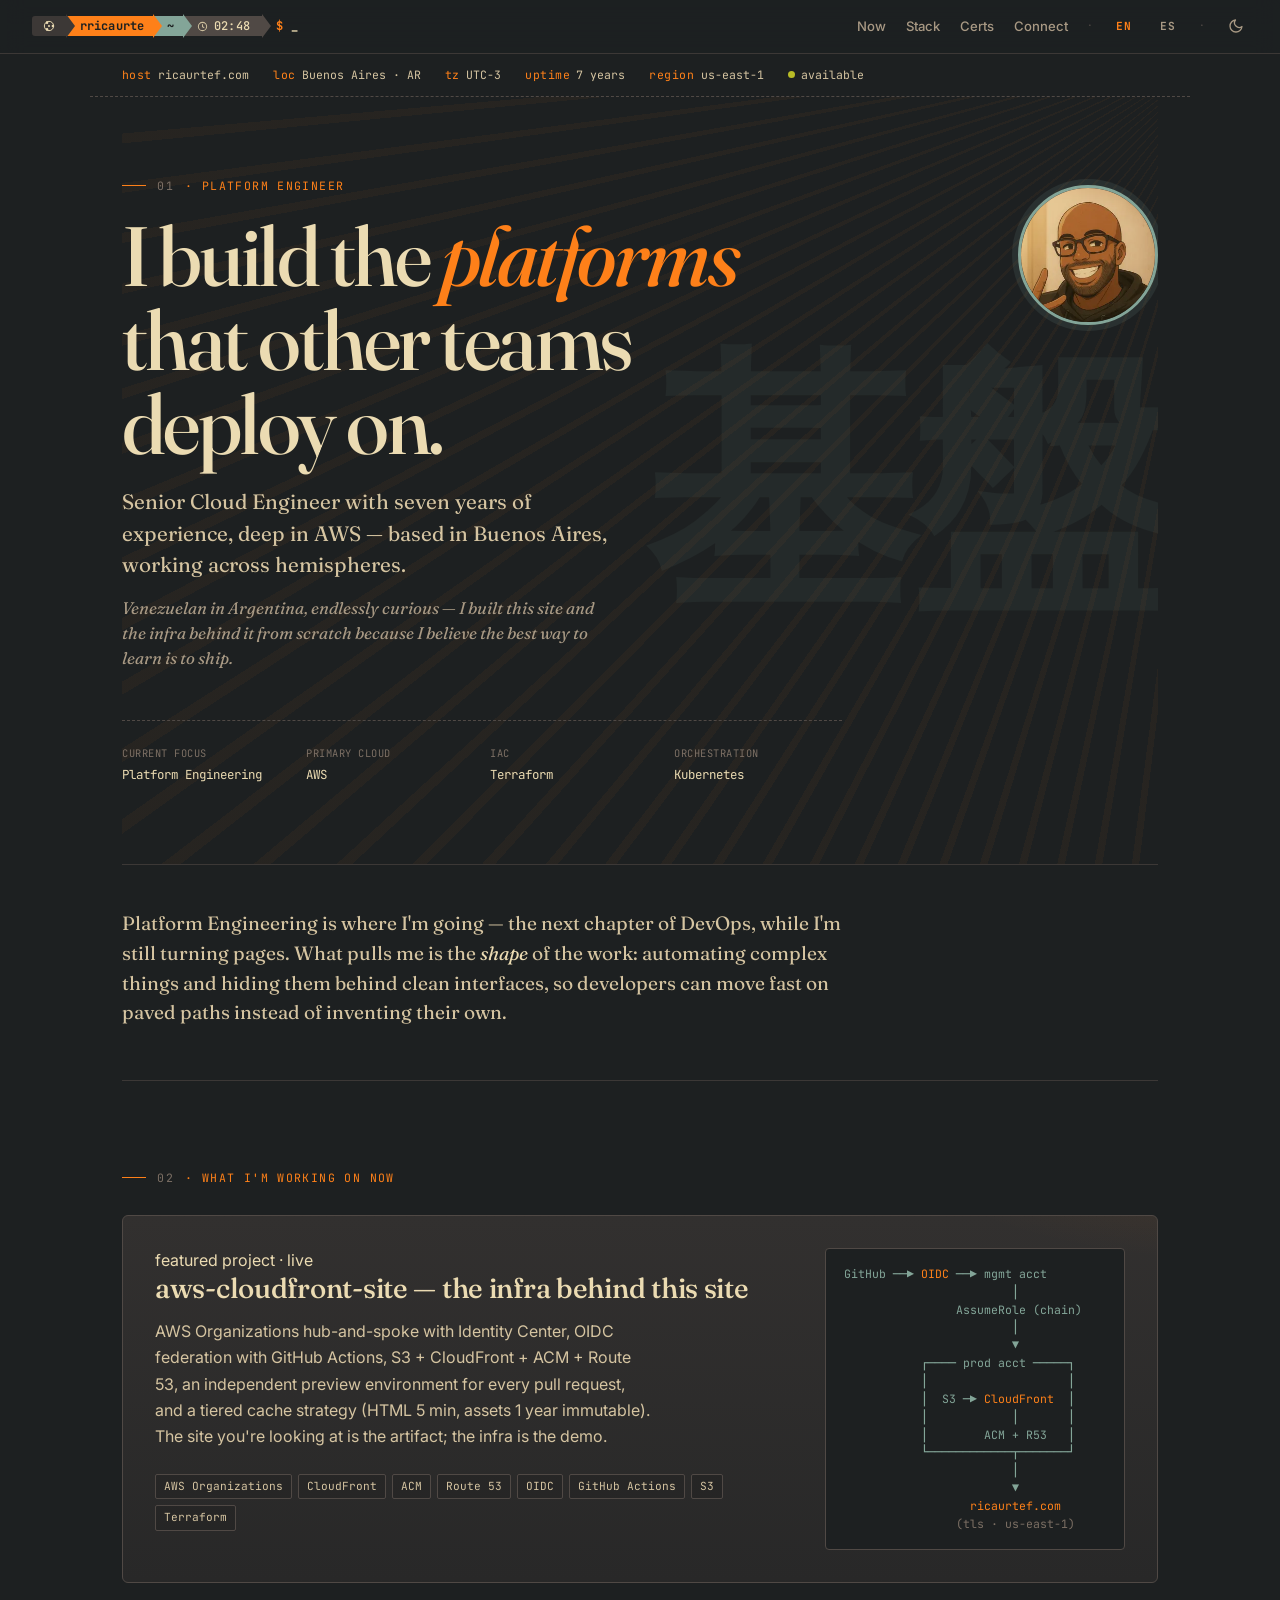
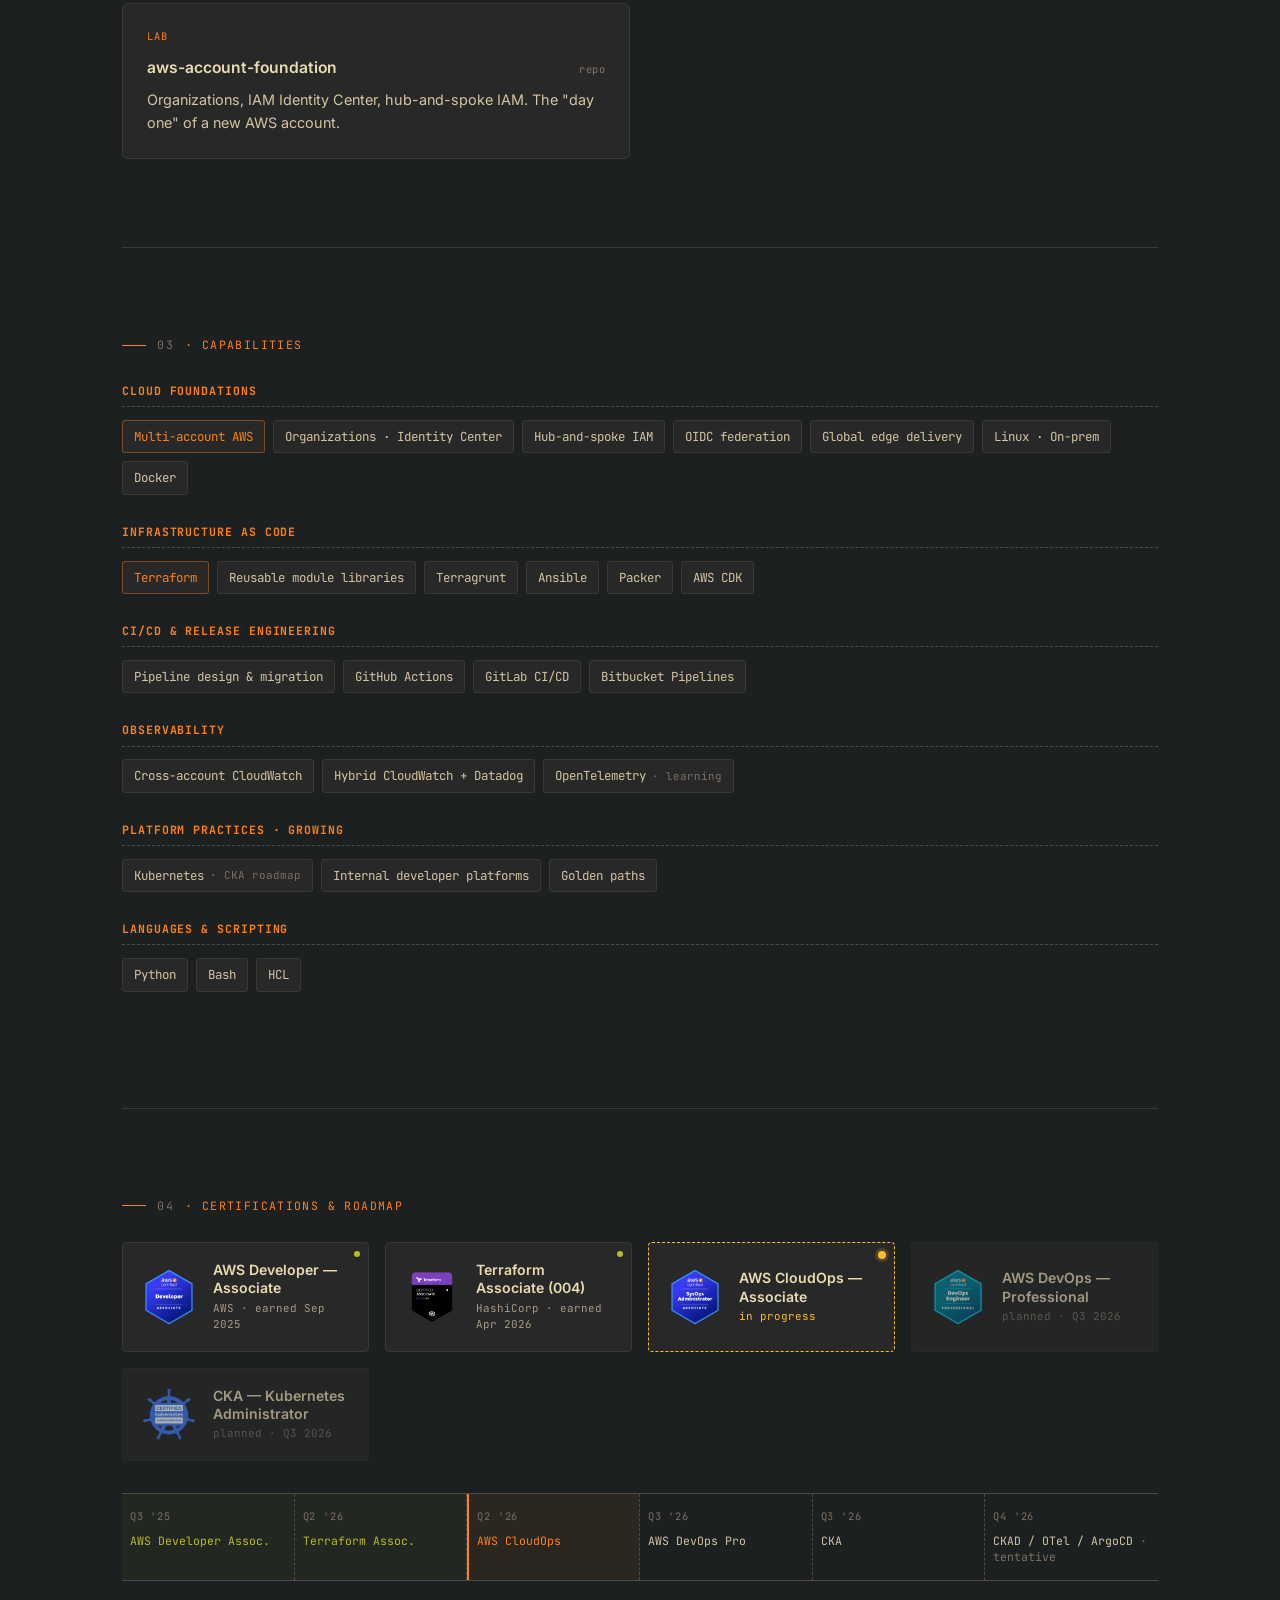
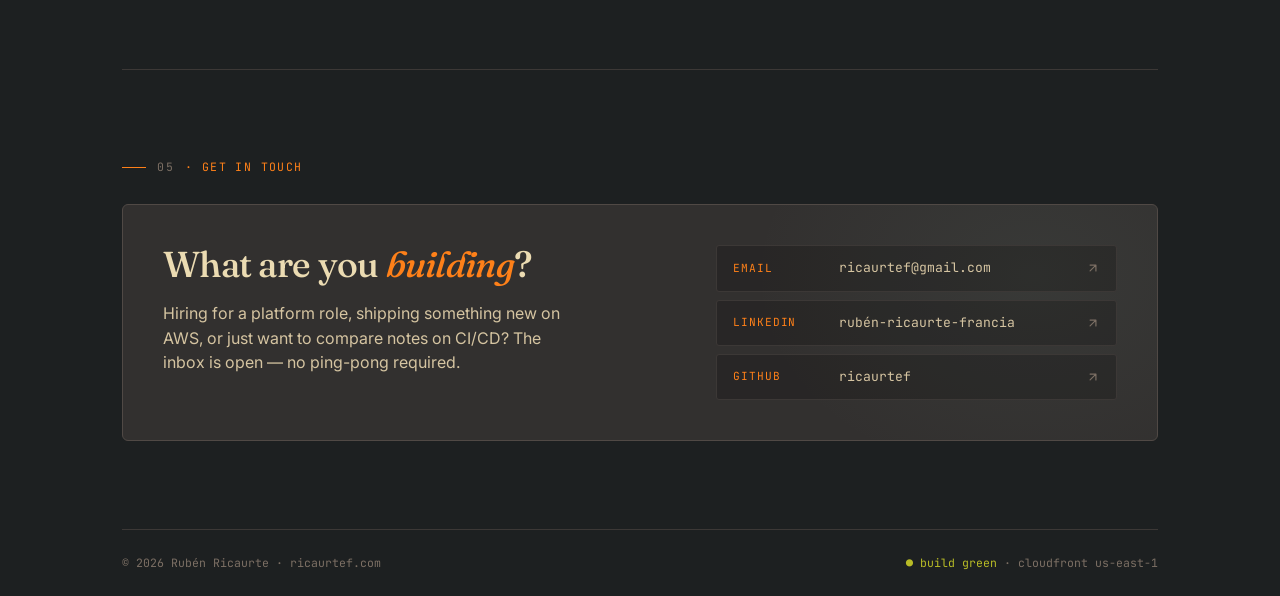
==== commit 4ed4f124: "fix: correct region to us-east-1 and harden ASCII rendering on mobile Neofetch strip, ASCII diagram " ====
--- a/index.html
+++ b/index.html
@@ -81,7 +81,7 @@
     <span class="nf"><span class="k">loc</span><span class="v">Buenos Aires · AR</span></span>
     <span class="nf"><span class="k">tz</span><span class="v">UTC−3</span></span>
     <span class="nf"><span class="k">uptime</span><span class="v">7 years</span></span>
-    <span class="nf"><span class="k">region</span><span class="v">sa-east-1</span></span>
+    <span class="nf"><span class="k">region</span><span class="v">us-east-1</span></span>
     <span class="nf"><span class="pulse"></span><span class="v">available</span></span>
   </div>
 
@@ -168,7 +168,7 @@
                         │
                         ▼
                   <span class="hl">ricaurtef.com</span>
-                <span class="dim">(tls · sa-east-1)</span></pre>
+                <span class="dim">(tls · us-east-1)</span></pre>
         </div>
 
         <a class="card half" href="https://github.com/ricaurtef/aws-account-foundation" target="_blank" rel="noopener noreferrer" style="text-decoration:none;">
@@ -345,7 +345,7 @@
     <div class="build">
       <span class="ok">● build green</span>
       <span>·</span>
-      <span>cloudfront sa-east-1</span>
+      <span>cloudfront us-east-1</span>
     </div>
   </footer>
 
--- a/style.css
+++ b/style.css
@@ -446,6 +446,9 @@
   border-radius: 4px;
   padding: 1rem 1.1rem;
   overflow: auto;
+  font-feature-settings: "liga" 0, "calt" 0;
+  font-variant-ligatures: none;
+  letter-spacing: 0;
 }
 .ascii .hl  { color: var(--orange); }
 .ascii .dim { color: var(--dim); }
@@ -660,6 +663,8 @@
 }
 
 @media (max-width: 600px) {
+  .ascii { font-size: 0.62rem; padding: 0.85rem 0.9rem; }
+
   .header { padding: 0.75rem 1rem; gap: 0.75rem; }
   .nav { gap: 0.75rem; }
   .nav a.nav-link { display: none; }
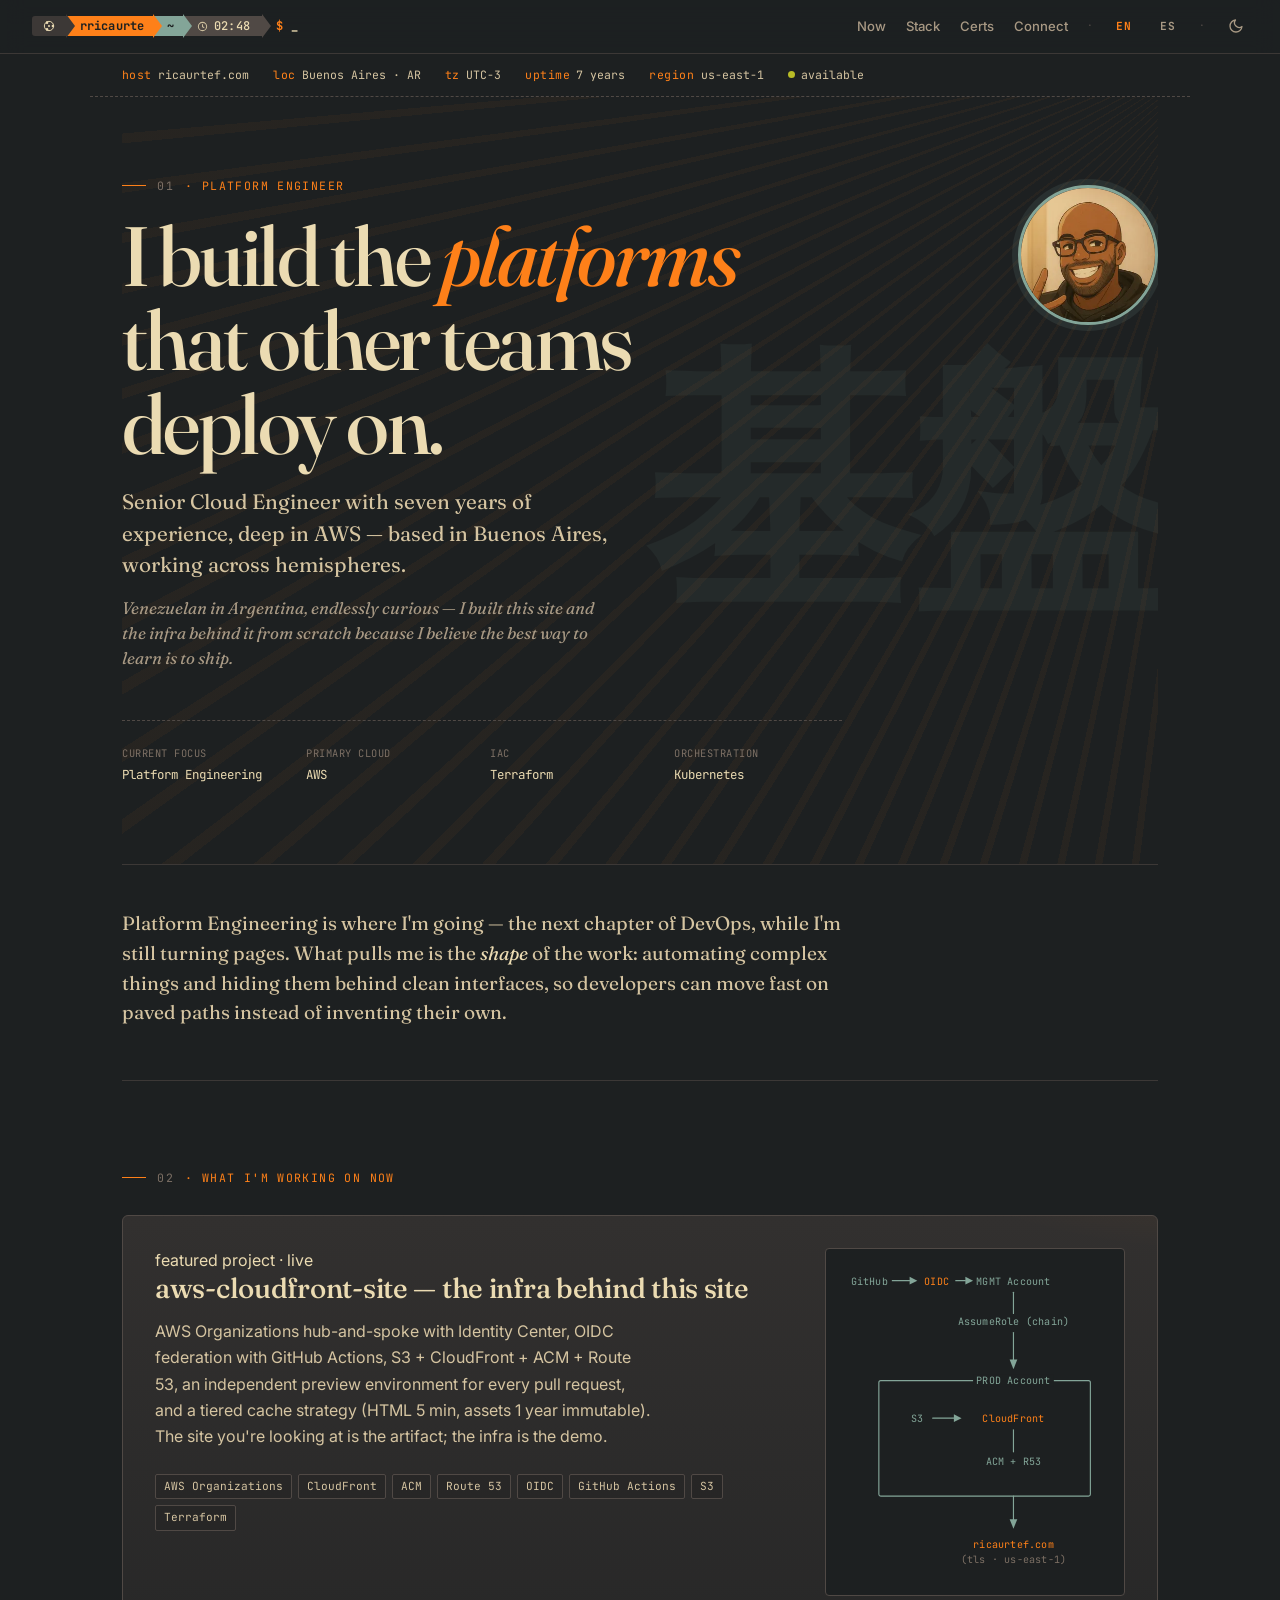
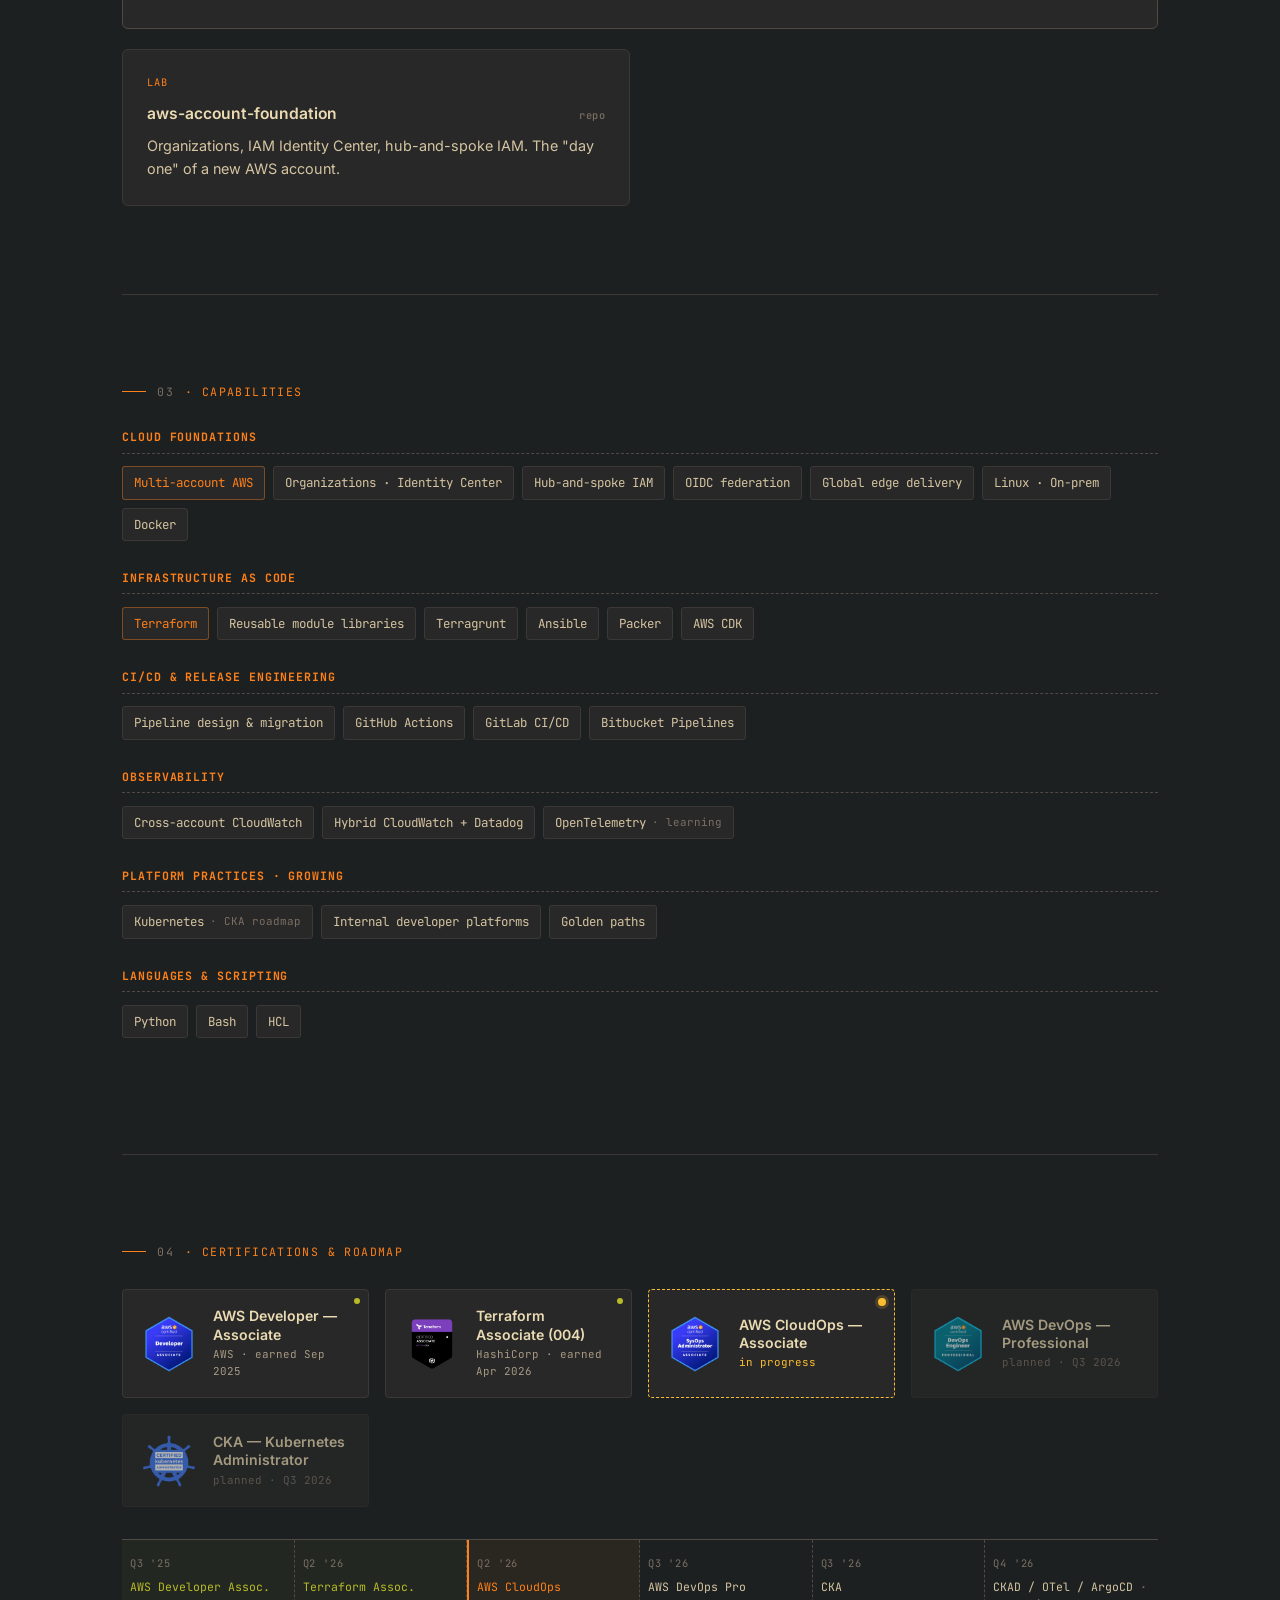
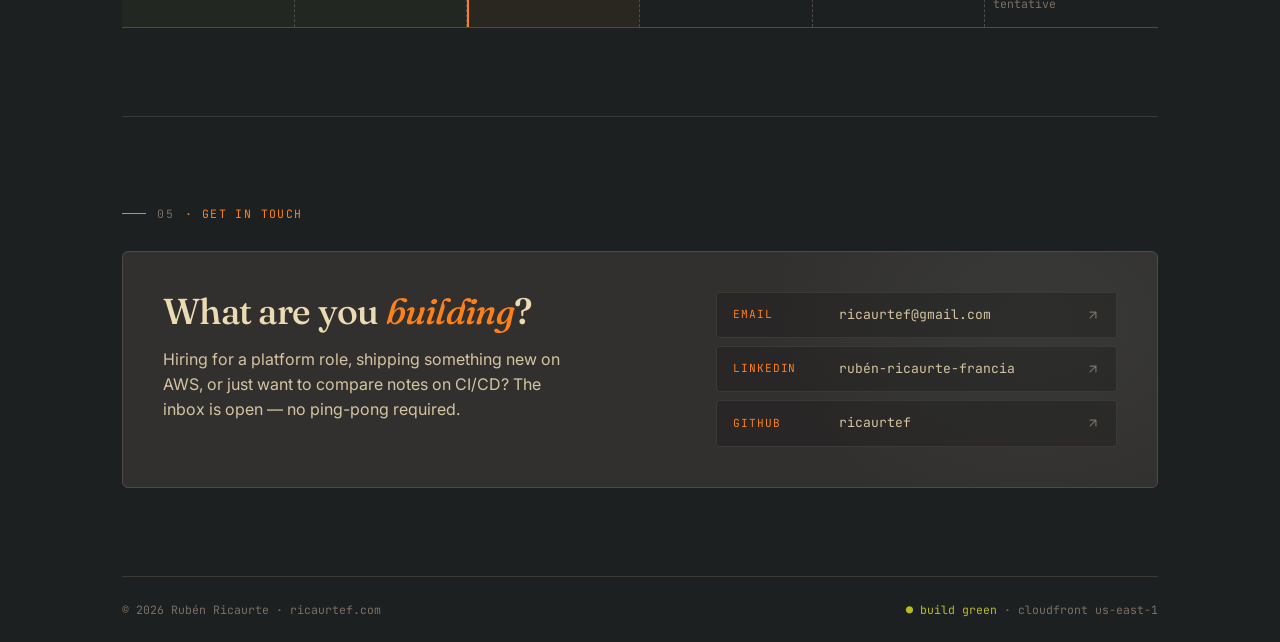
==== commit ee917364: "fix: replace ASCII diagram with inline SVG to end font-fallback issues on mobile The <pre>-based ASC" ====
--- a/index.html
+++ b/index.html
@@ -154,21 +154,41 @@
               <span class="chip">Terraform</span>
             </div>
           </div>
-<pre class="ascii" aria-hidden="true">GitHub ──▶ <span class="hl">OIDC</span> ──▶ mgmt acct
-                        │
-                AssumeRole (chain)
-                        │
-                        ▼
-           ┌──── prod acct ─────┐
-           │                    │
-           │  S3 ─▶ <span class="hl">CloudFront</span>  │
-           │            │       │
-           │        ACM + R53   │
-           └────────────┬───────┘
-                        │
-                        ▼
-                  <span class="hl">ricaurtef.com</span>
-                <span class="dim">(tls · us-east-1)</span></pre>
+<svg class="arch-svg" viewBox="0 0 280 330" role="img" aria-labelledby="arch-title-en arch-desc-en">
+  <title id="arch-title-en">aws-cloudfront-site architecture</title>
+  <desc id="arch-desc-en">GitHub Actions federates via OIDC into the management AWS account, chains roles into the production account hosting S3 behind CloudFront with ACM and Route 53, serving ricaurtef.com over TLS in us-east-1.</desc>
+
+  <text class="t" x="30" y="22" text-anchor="middle">GitHub</text>
+  <line class="s" x1="54" y1="18" x2="72" y2="18"/>
+  <polygon class="a" points="72,14 80,18 72,22"/>
+  <text class="t hl" x="100" y="22" text-anchor="middle">OIDC</text>
+  <line class="s" x1="120" y1="18" x2="130" y2="18"/>
+  <polygon class="a" points="130,14 138,18 130,22"/>
+  <text class="t" x="180" y="22" text-anchor="middle">MGMT Account</text>
+
+  <line class="s" x1="180" y1="30" x2="180" y2="52"/>
+  <text class="t" x="180" y="64" text-anchor="middle">AssumeRole (chain)</text>
+  <line class="s" x1="180" y1="72" x2="180" y2="102"/>
+  <polygon class="a" points="176,100 184,100 180,110"/>
+
+  <rect class="s" x="40" y="122" width="220" height="120" rx="2"/>
+  <rect class="bg-mask" x="138" y="116" width="84" height="12"/>
+  <text class="t" x="180" y="125" text-anchor="middle">PROD Account</text>
+
+  <text class="t" x="80" y="165" text-anchor="middle">S3</text>
+  <line class="s" x1="96" y1="161" x2="118" y2="161"/>
+  <polygon class="a" points="118,157 126,161 118,165"/>
+  <text class="t hl" x="180" y="165" text-anchor="middle">CloudFront</text>
+
+  <line class="s" x1="180" y1="173" x2="180" y2="196"/>
+  <text class="t" x="180" y="210" text-anchor="middle">ACM + R53</text>
+
+  <line class="s" x1="180" y1="242" x2="180" y2="268"/>
+  <polygon class="a" points="176,266 184,266 180,276"/>
+
+  <text class="t hl" x="180" y="296" text-anchor="middle">ricaurtef.com</text>
+  <text class="t dim" x="180" y="312" text-anchor="middle">(tls · us-east-1)</text>
+</svg>
         </div>
 
         <a class="card half" href="https://github.com/ricaurtef/aws-account-foundation" target="_blank" rel="noopener noreferrer" style="text-decoration:none;">
--- a/style.css
+++ b/style.css
@@ -435,23 +435,29 @@
 }
 html[data-theme="light"] .feature .chip { background: rgba(0, 0, 0, 0.04); }
 
-.ascii {
-  font-family: var(--mono);
-  font-size: 0.72rem;
-  line-height: 1.55;
-  color: var(--teal);
-  white-space: pre;
+.arch-svg {
+  display: block;
+  width: 100%;
+  max-width: 300px;
+  height: auto;
   background: var(--bg);
   border: 1px solid var(--border-2);
   border-radius: 4px;
-  padding: 1rem 1.1rem;
-  overflow: auto;
-  font-feature-settings: "liga" 0, "calt" 0;
-  font-variant-ligatures: none;
-  letter-spacing: 0;
-}
-.ascii .hl  { color: var(--orange); }
-.ascii .dim { color: var(--dim); }
+  padding: 0.9rem;
+  box-sizing: border-box;
+}
+.arch-svg .s   { stroke: var(--teal); stroke-width: 1.2; fill: none; stroke-linecap: round; }
+.arch-svg .a   { fill: var(--teal); }
+.arch-svg .bg-mask { fill: var(--bg); }
+.arch-svg .t   {
+  fill: var(--teal);
+  font-family: var(--mono);
+  font-size: 10.5px;
+  font-weight: 400;
+  letter-spacing: 0.02em;
+}
+.arch-svg .hl  { fill: var(--orange); }
+.arch-svg .dim { fill: var(--dim); }
 
 /* ═══════════════════ STACK ═══════════════════ */
 .skill-group { margin-bottom: 1.75rem; }
@@ -663,7 +669,7 @@
 }
 
 @media (max-width: 600px) {
-  .ascii { font-size: 0.62rem; padding: 0.85rem 0.9rem; }
+  .arch-svg { padding: 0.75rem; }
 
   .header { padding: 0.75rem 1rem; gap: 0.75rem; }
   .nav { gap: 0.75rem; }
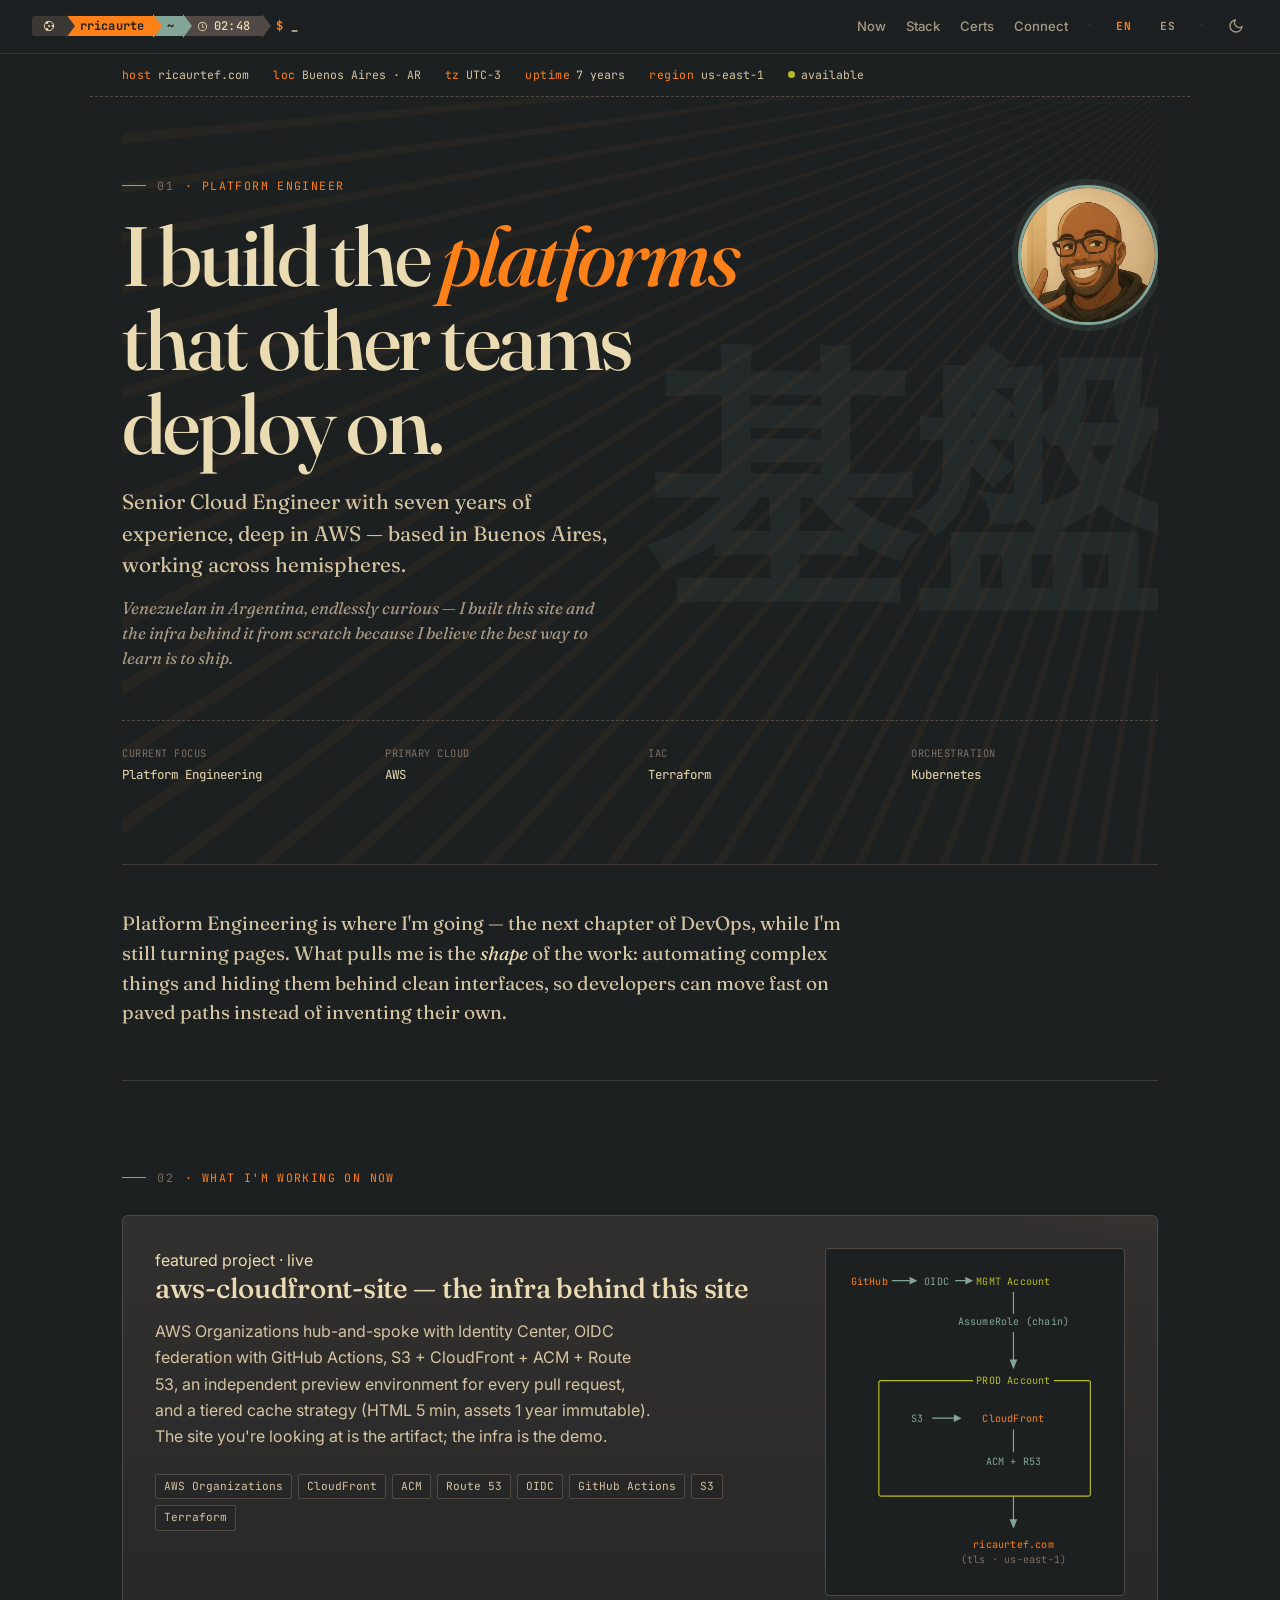
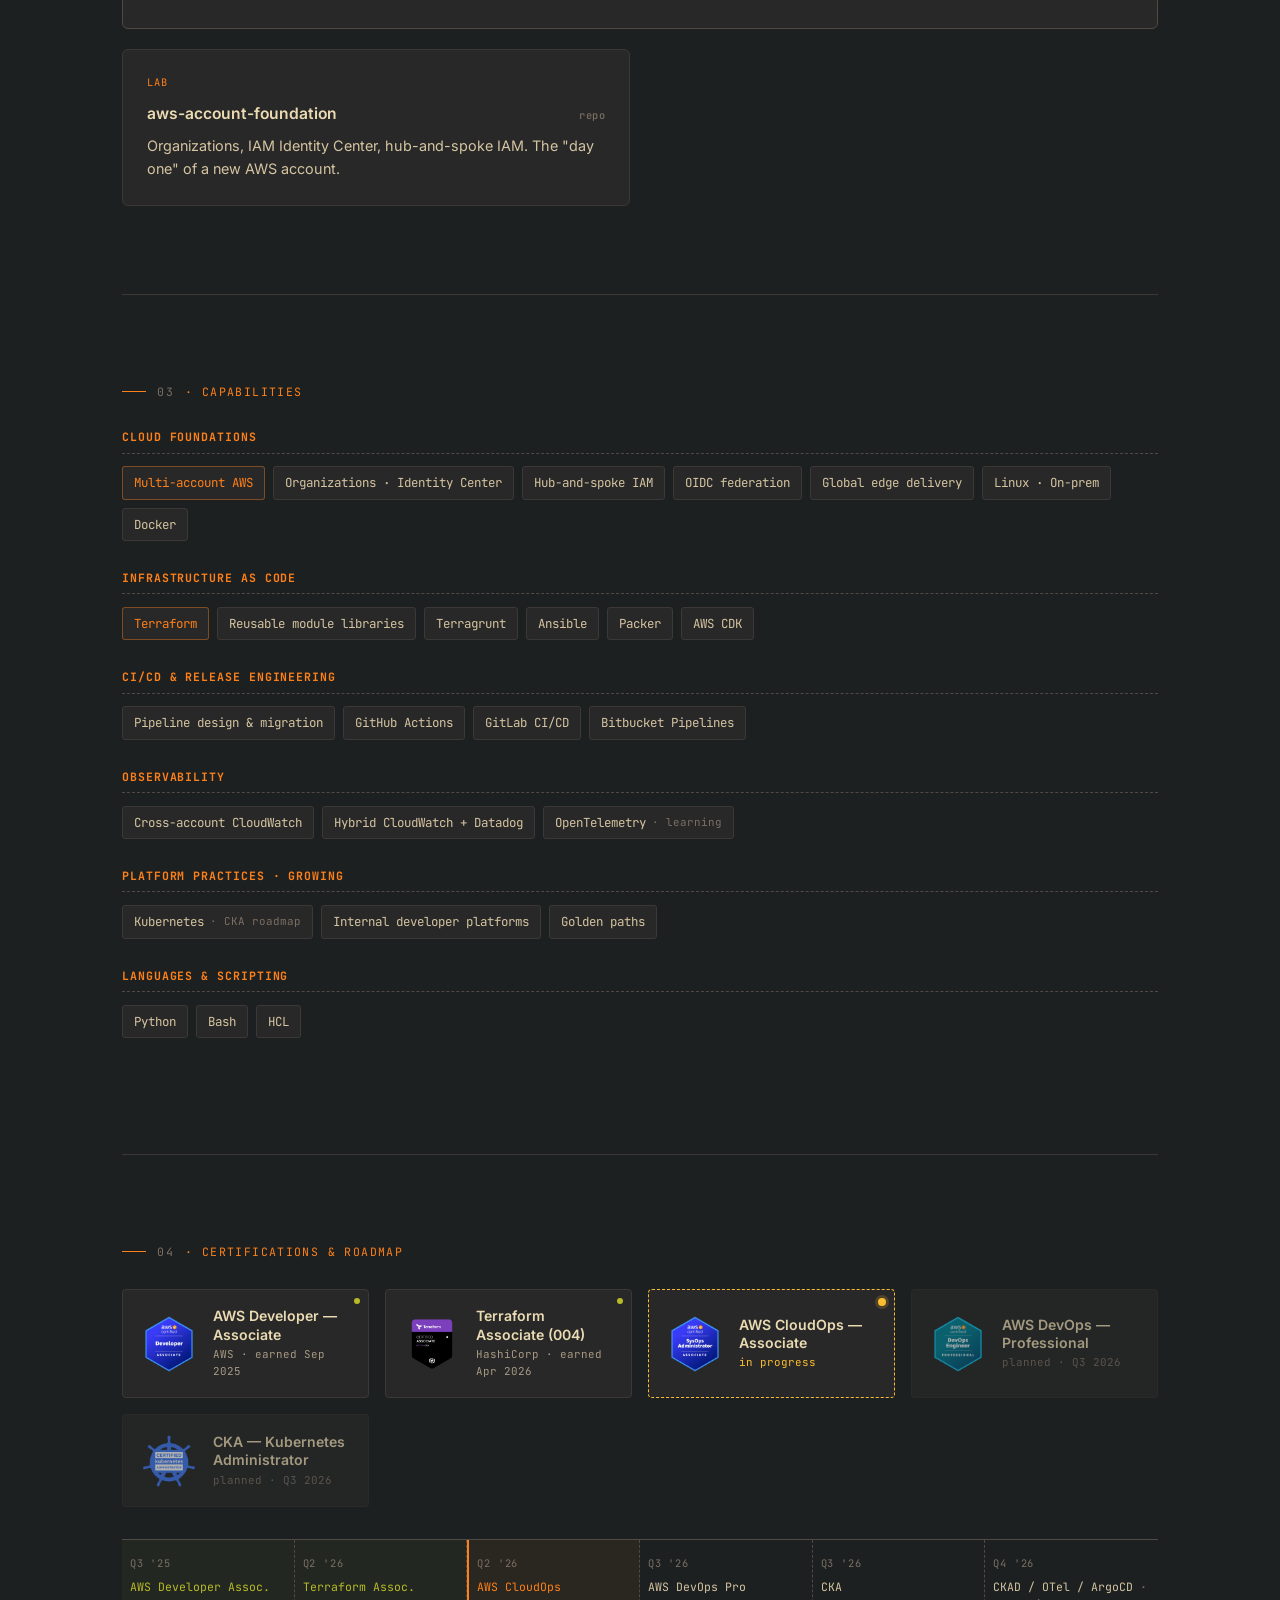
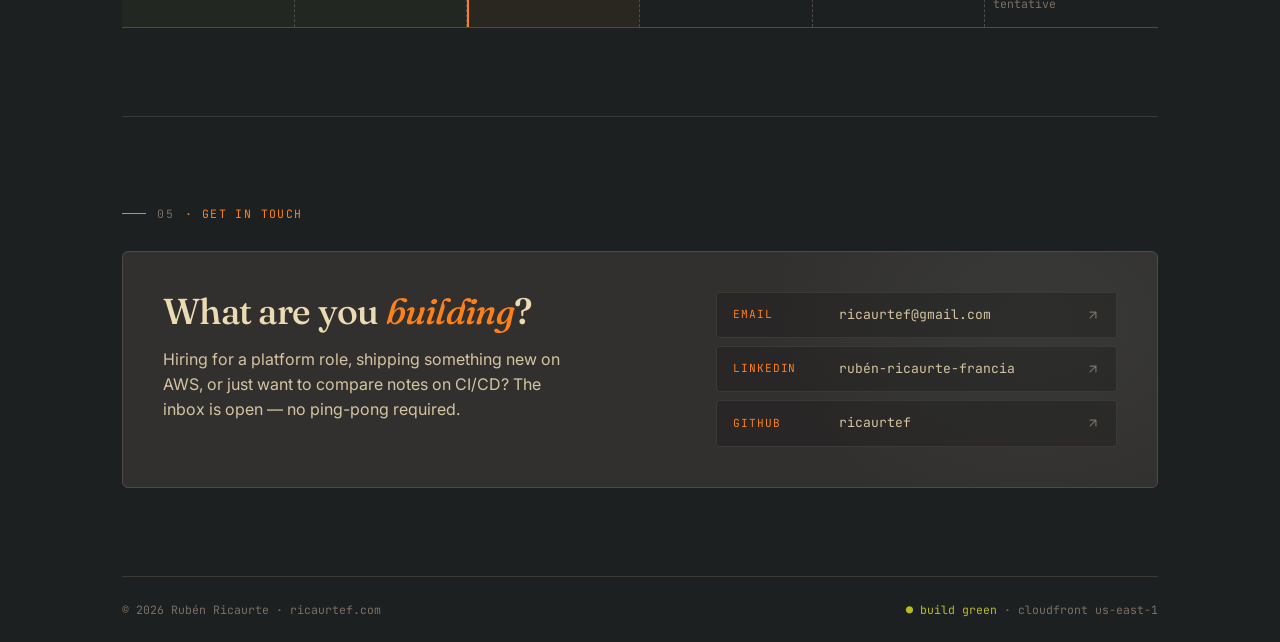
==== commit 44537e45: "feat: color-code architecture diagram nodes by semantic role Moves the diagram from a two-color sche" ====
--- a/index.html
+++ b/index.html
@@ -158,22 +158,22 @@
   <title id="arch-title-en">aws-cloudfront-site architecture</title>
   <desc id="arch-desc-en">GitHub Actions federates via OIDC into the management AWS account, chains roles into the production account hosting S3 behind CloudFront with ACM and Route 53, serving ricaurtef.com over TLS in us-east-1.</desc>
 
-  <text class="t" x="30" y="22" text-anchor="middle">GitHub</text>
+  <text class="t hl" x="30" y="22" text-anchor="middle">GitHub</text>
   <line class="s" x1="54" y1="18" x2="72" y2="18"/>
   <polygon class="a" points="72,14 80,18 72,22"/>
-  <text class="t hl" x="100" y="22" text-anchor="middle">OIDC</text>
+  <text class="t" x="100" y="22" text-anchor="middle">OIDC</text>
   <line class="s" x1="120" y1="18" x2="130" y2="18"/>
   <polygon class="a" points="130,14 138,18 130,22"/>
-  <text class="t" x="180" y="22" text-anchor="middle">MGMT Account</text>
+  <text class="t hl-g" x="180" y="22" text-anchor="middle">MGMT Account</text>
 
   <line class="s" x1="180" y1="30" x2="180" y2="52"/>
   <text class="t" x="180" y="64" text-anchor="middle">AssumeRole (chain)</text>
   <line class="s" x1="180" y1="72" x2="180" y2="102"/>
   <polygon class="a" points="176,100 184,100 180,110"/>
 
-  <rect class="s" x="40" y="122" width="220" height="120" rx="2"/>
+  <rect class="s s-g" x="40" y="122" width="220" height="120" rx="2"/>
   <rect class="bg-mask" x="138" y="116" width="84" height="12"/>
-  <text class="t" x="180" y="125" text-anchor="middle">PROD Account</text>
+  <text class="t hl-g" x="180" y="125" text-anchor="middle">PROD Account</text>
 
   <text class="t" x="80" y="165" text-anchor="middle">S3</text>
   <line class="s" x1="96" y1="161" x2="118" y2="161"/>
--- a/style.css
+++ b/style.css
@@ -341,7 +341,6 @@
   display: grid;
   grid-template-columns: repeat(4, minmax(0, 1fr));
   gap: 1rem;
-  max-width: 720px;
   border-top: 1px dashed var(--border-2);
   padding-top: 1.5rem;
   margin-top: 2rem;
@@ -447,6 +446,7 @@
   box-sizing: border-box;
 }
 .arch-svg .s   { stroke: var(--teal); stroke-width: 1.2; fill: none; stroke-linecap: round; }
+.arch-svg .s-g { stroke: var(--green); }
 .arch-svg .a   { fill: var(--teal); }
 .arch-svg .bg-mask { fill: var(--bg); }
 .arch-svg .t   {
@@ -456,8 +456,13 @@
   font-weight: 400;
   letter-spacing: 0.02em;
 }
-.arch-svg .hl  { fill: var(--orange); }
-.arch-svg .dim { fill: var(--dim); }
+.arch-svg .hl   { fill: var(--orange); }
+.arch-svg .hl-g { fill: var(--green); }
+.arch-svg .dim  { fill: var(--dim); }
+
+/* Light theme override: accounts use Gruvbox "hard" green for contrast on cream bg */
+html[data-theme="light"] .arch-svg .s-g  { stroke: #79740e; }
+html[data-theme="light"] .arch-svg .hl-g { fill:   #79740e; }
 
 /* ═══════════════════ STACK ═══════════════════ */
 .skill-group { margin-bottom: 1.75rem; }
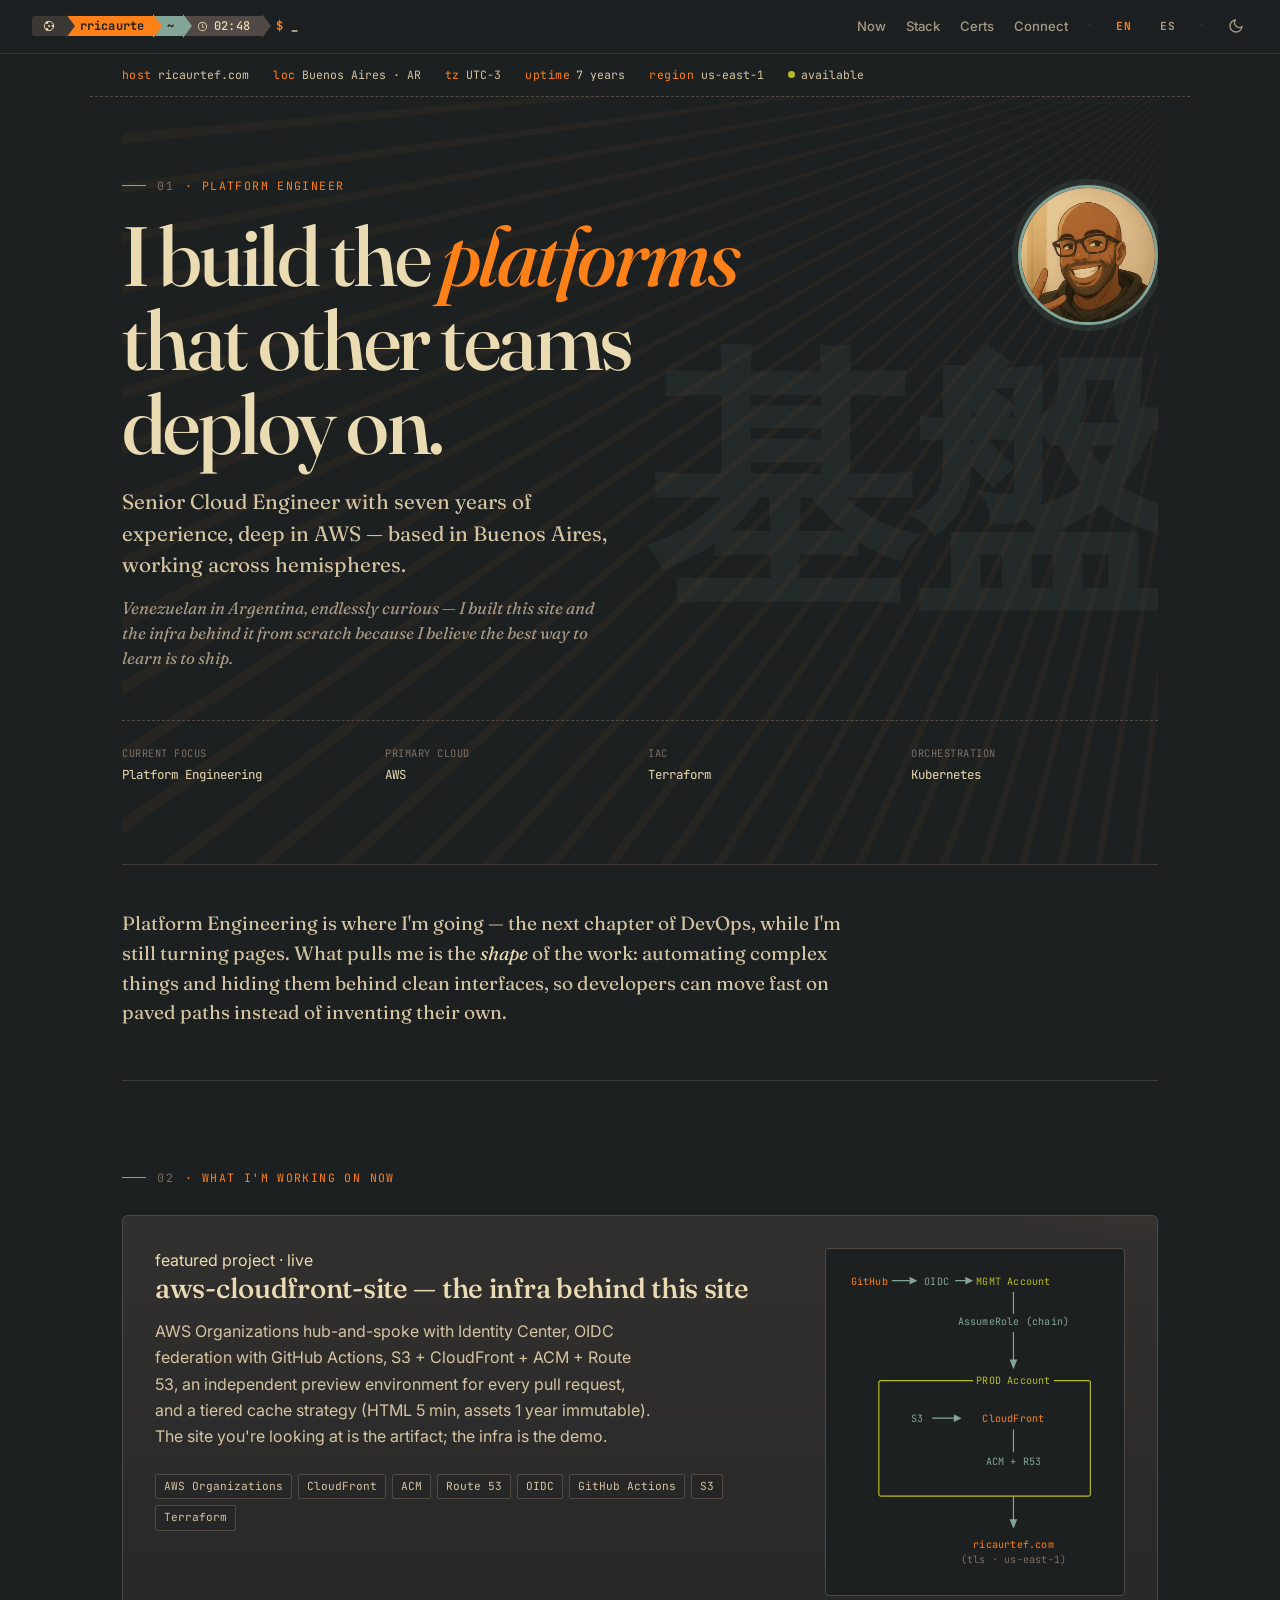
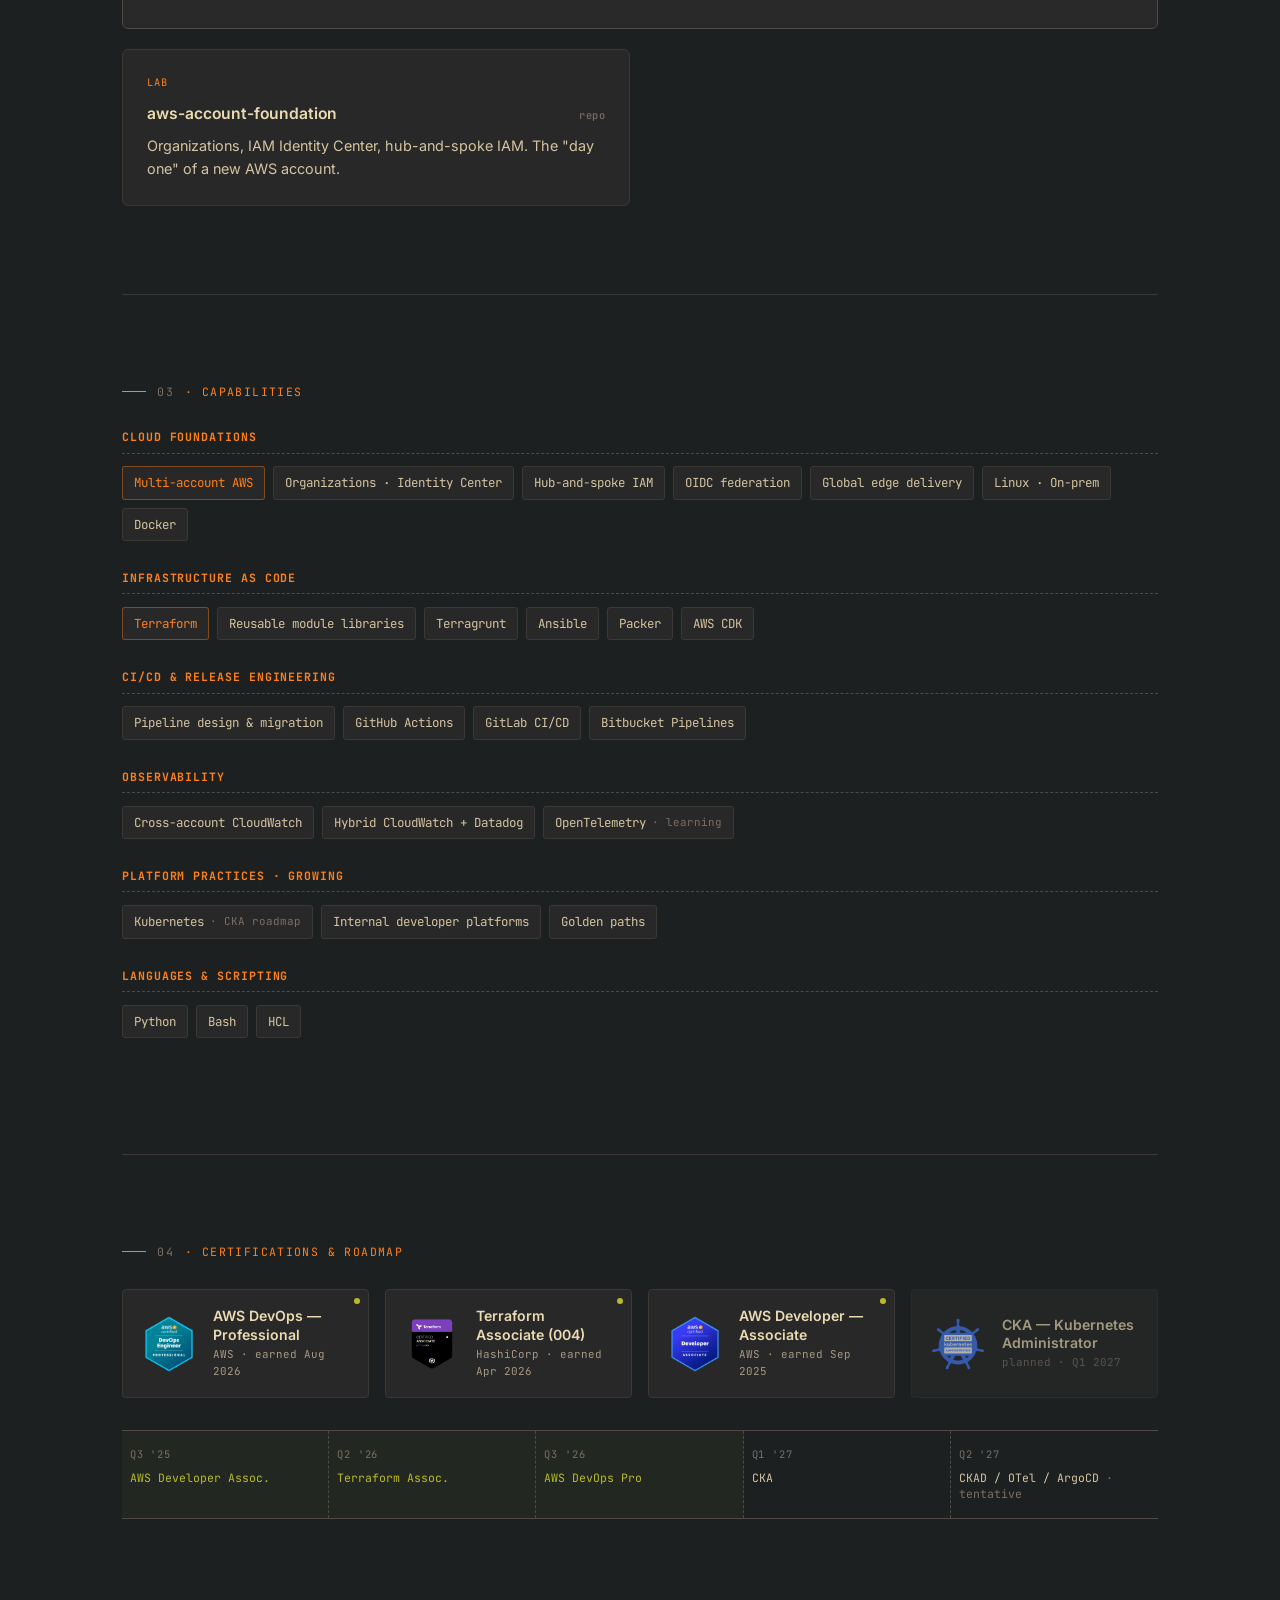
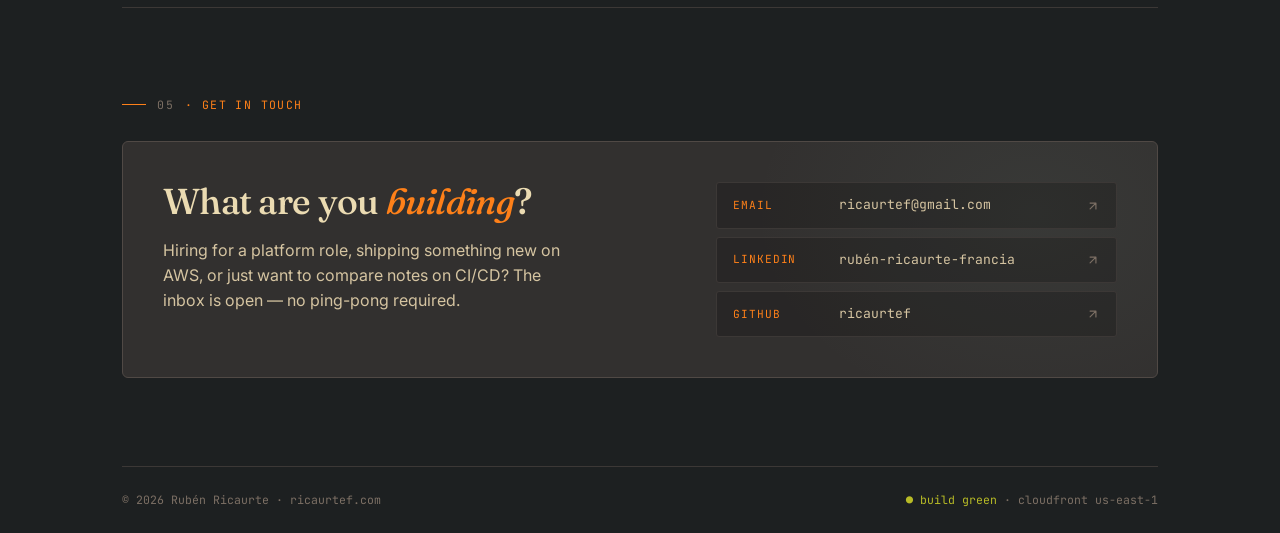
==== commit 760a341f: "feat(certs): add AWS DevOps Engineer Professional, retire the CloudOps track Earned 28 Aug 2026. The" ====
--- a/index.html
+++ b/index.html
@@ -272,12 +272,12 @@
       <div class="eyebrow"><span class="num">04</span> · certifications &amp; roadmap</div>
 
       <div class="cert-shelf">
-        <a class="cert status-earned" href="https://www.credly.com/badges/abbc6a1b-775e-4097-94bd-52cd3ce60ea1/public_url" target="_blank" rel="noopener noreferrer">
+        <a class="cert status-earned" href="https://www.credly.com/badges/eb69a50b-6191-4681-96ca-ad3ba64438e4/public_url" target="_blank" rel="noopener noreferrer">
           <span class="corner" aria-hidden="true"></span>
-          <img src="img/certs/aws-developer-associate.png" alt="AWS Certified Developer — Associate">
-          <div>
-            <div class="name">AWS Developer — Associate</div>
-            <div class="meta">AWS · earned Sep 2025</div>
+          <img src="img/certs/aws-devops-professional.png" alt="AWS Certified DevOps Engineer — Professional">
+          <div>
+            <div class="name">AWS DevOps — Professional</div>
+            <div class="meta">AWS · earned Aug 2026</div>
           </div>
         </a>
         <a class="cert status-earned" href="https://www.credly.com/badges/6fa71384-4bfa-4c03-b66c-ac3dedd6403c/public_url" target="_blank" rel="noopener noreferrer">
@@ -288,26 +288,19 @@
             <div class="meta">HashiCorp · earned Apr 2026</div>
           </div>
         </a>
-        <div class="cert status-progress">
+        <a class="cert status-earned" href="https://www.credly.com/badges/abbc6a1b-775e-4097-94bd-52cd3ce60ea1/public_url" target="_blank" rel="noopener noreferrer">
           <span class="corner" aria-hidden="true"></span>
-          <img src="img/certs/aws-cloudops-associate.png" alt="AWS Certified Cloud Operations Engineer — Associate">
-          <div>
-            <div class="name">AWS CloudOps — Associate</div>
-            <div class="meta">in progress</div>
-          </div>
-        </div>
-        <div class="cert status-planned">
-          <img src="img/certs/aws-devops-professional.png" alt="AWS Certified DevOps Engineer — Professional">
-          <div>
-            <div class="name">AWS DevOps — Professional</div>
-            <div class="meta">planned · Q3 2026</div>
-          </div>
-        </div>
+          <img src="img/certs/aws-developer-associate.png" alt="AWS Certified Developer — Associate">
+          <div>
+            <div class="name">AWS Developer — Associate</div>
+            <div class="meta">AWS · earned Sep 2025</div>
+          </div>
+        </a>
         <div class="cert status-planned">
           <img src="img/certs/cka.png" alt="CKA: Certified Kubernetes Administrator">
           <div>
             <div class="name">CKA — Kubernetes Administrator</div>
-            <div class="meta">planned · Q3 2026</div>
+            <div class="meta">planned · Q1 2027</div>
           </div>
         </div>
       </div>
@@ -316,10 +309,9 @@
         <div class="roadmap-track">
           <div class="roadmap-cell done"><div class="q">Q3 '25</div><div class="item">AWS Developer Assoc.</div></div>
           <div class="roadmap-cell done"><div class="q">Q2 '26</div><div class="item">Terraform Assoc.</div></div>
-          <div class="roadmap-cell now"><div class="q">Q2 '26</div><div class="item">AWS CloudOps</div></div>
-          <div class="roadmap-cell"><div class="q">Q3 '26</div><div class="item">AWS DevOps Pro</div></div>
-          <div class="roadmap-cell"><div class="q">Q3 '26</div><div class="item">CKA</div></div>
-          <div class="roadmap-cell"><div class="q">Q4 '26</div><div class="item">CKAD / OTel / ArgoCD <span class="tentative">· tentative</span></div></div>
+          <div class="roadmap-cell done"><div class="q">Q3 '26</div><div class="item">AWS DevOps Pro</div></div>
+          <div class="roadmap-cell"><div class="q">Q1 '27</div><div class="item">CKA</div></div>
+          <div class="roadmap-cell"><div class="q">Q2 '27</div><div class="item">CKAD / OTel / ArgoCD <span class="tentative">· tentative</span></div></div>
         </div>
       </div>
     </section>
--- a/style.css
+++ b/style.css
@@ -532,7 +532,7 @@
 }
 .roadmap-track {
   display: grid;
-  grid-template-columns: repeat(6, 1fr);
+  grid-template-columns: repeat(5, 1fr);
   gap: 0;
   border-top: 1px solid var(--border-2);
   border-bottom: 1px solid var(--border-2);
@@ -657,8 +657,7 @@
   .roadmap-track { grid-template-columns: repeat(3, 1fr); }
   .roadmap-cell:nth-child(3) { border-right: none; }
   .roadmap-cell:nth-child(4),
-  .roadmap-cell:nth-child(5),
-  .roadmap-cell:nth-child(6) {
+  .roadmap-cell:nth-child(5) {
     border-top: 1px dashed var(--border-2);
   }
 
